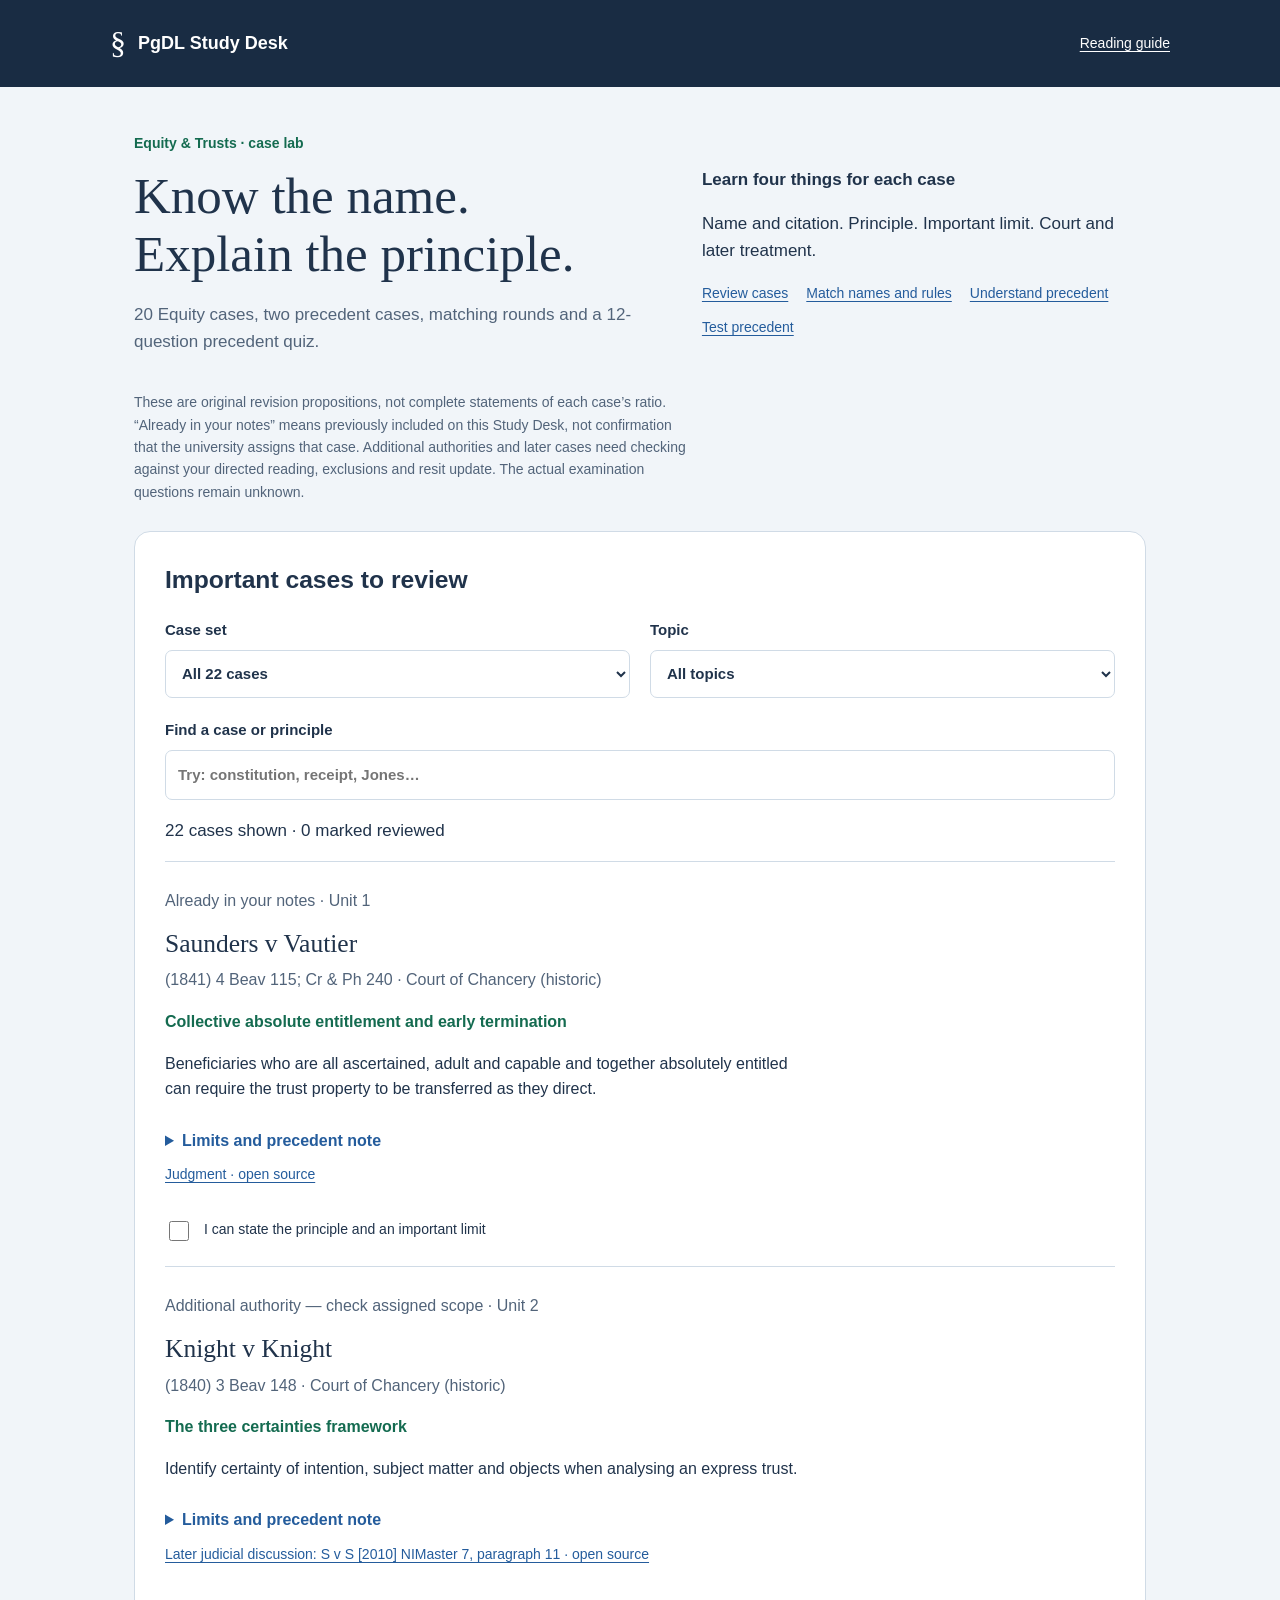
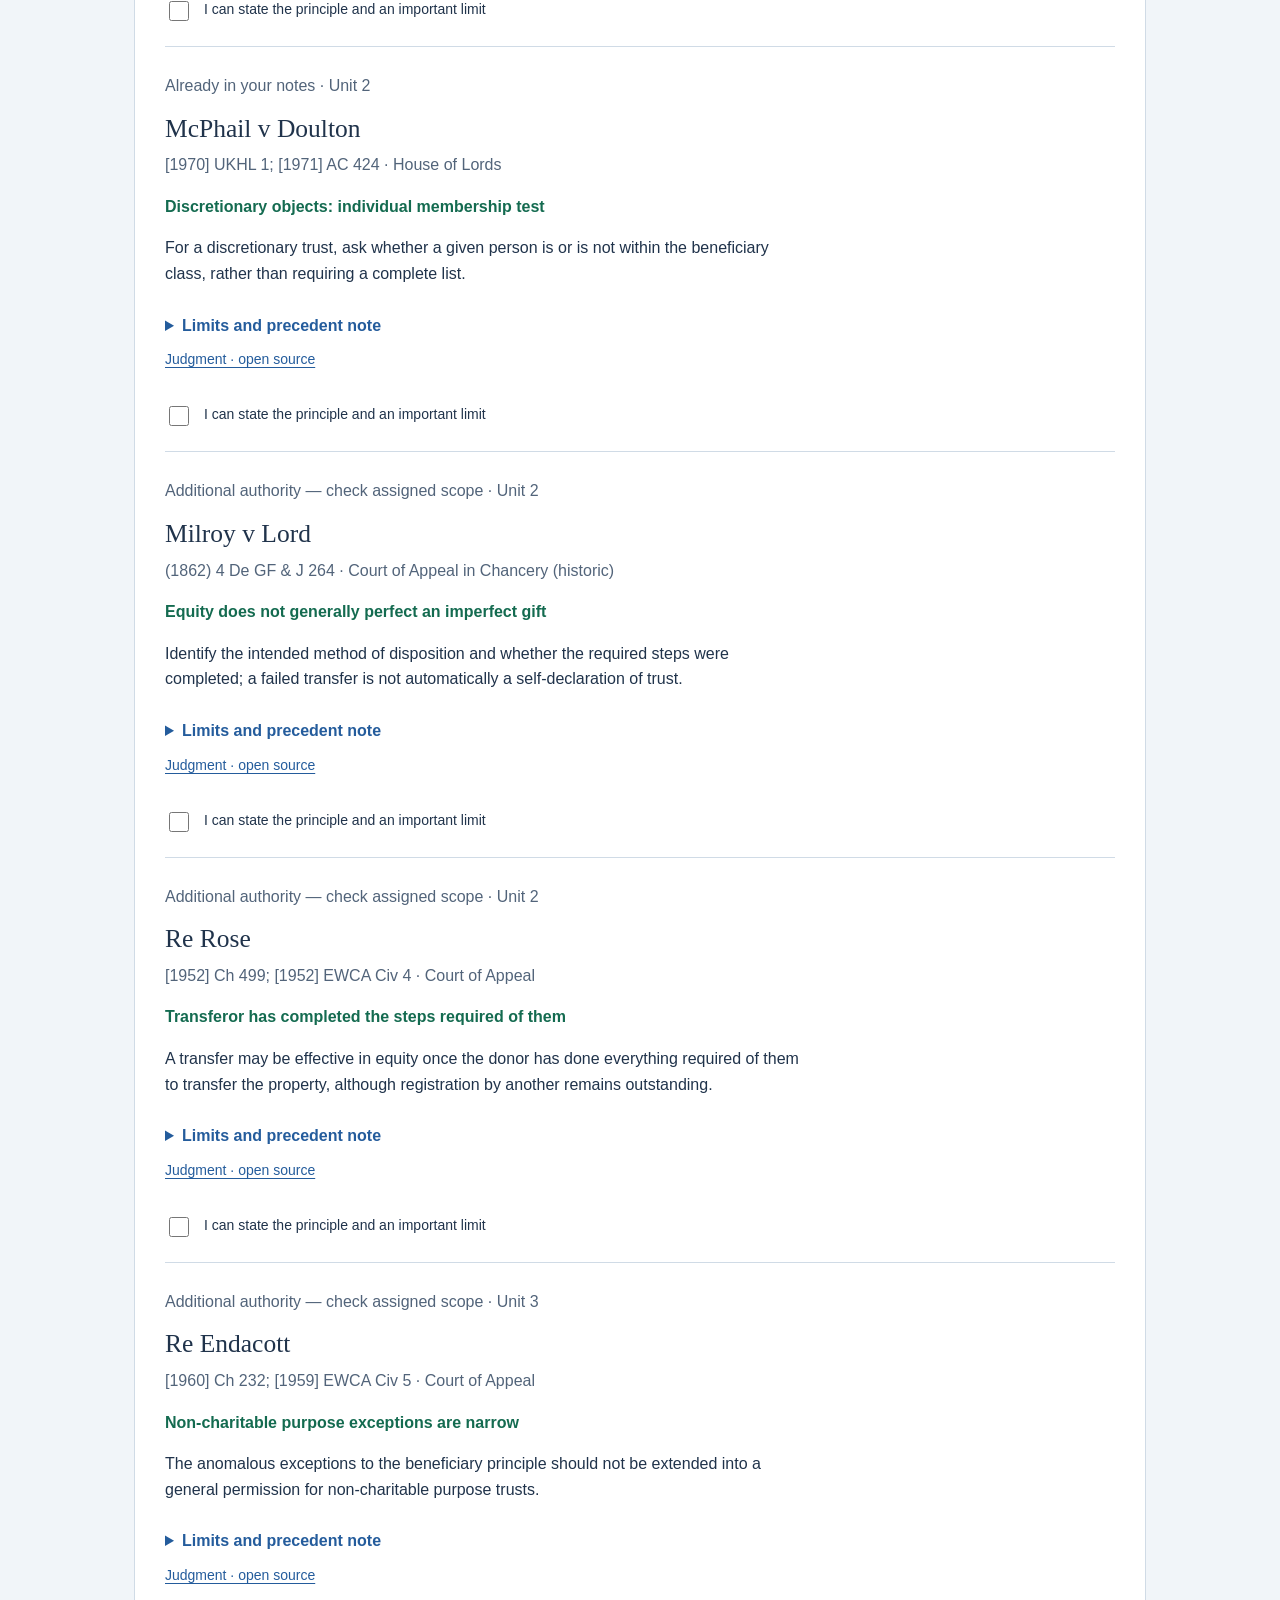
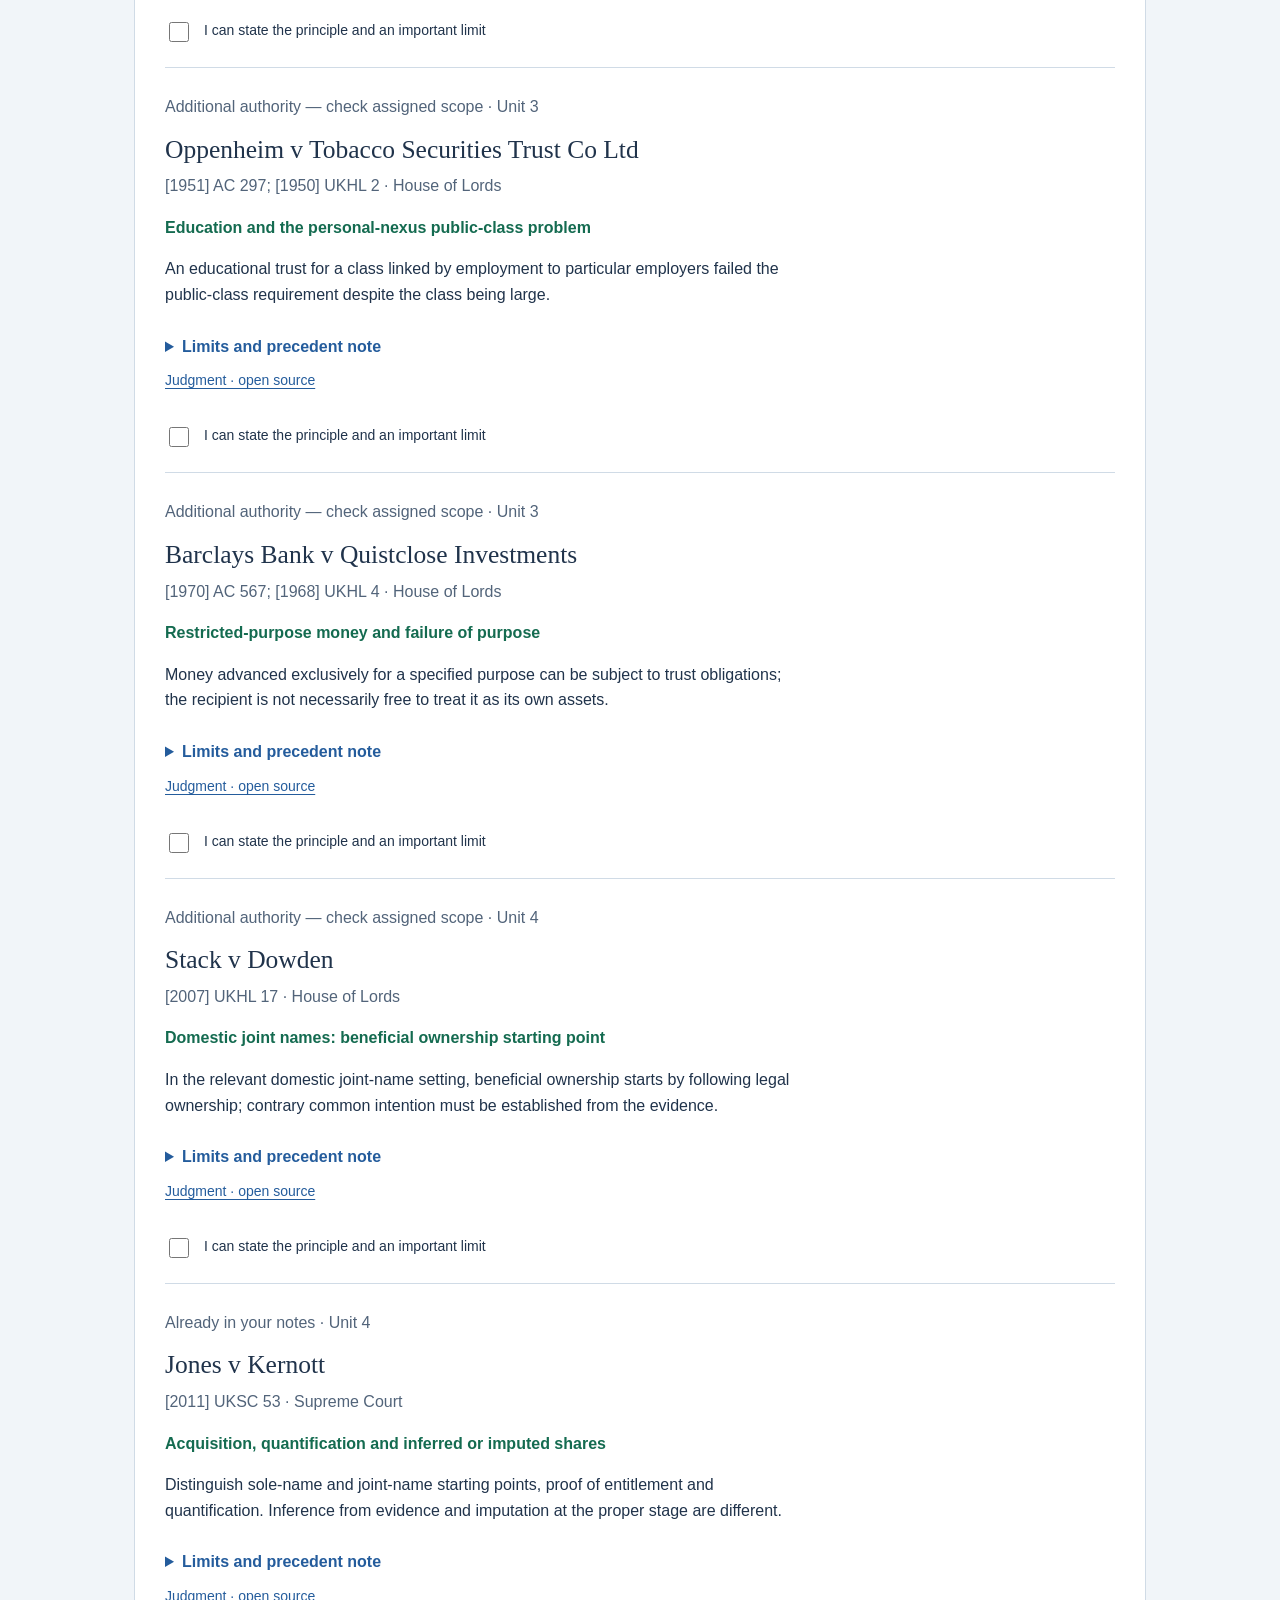
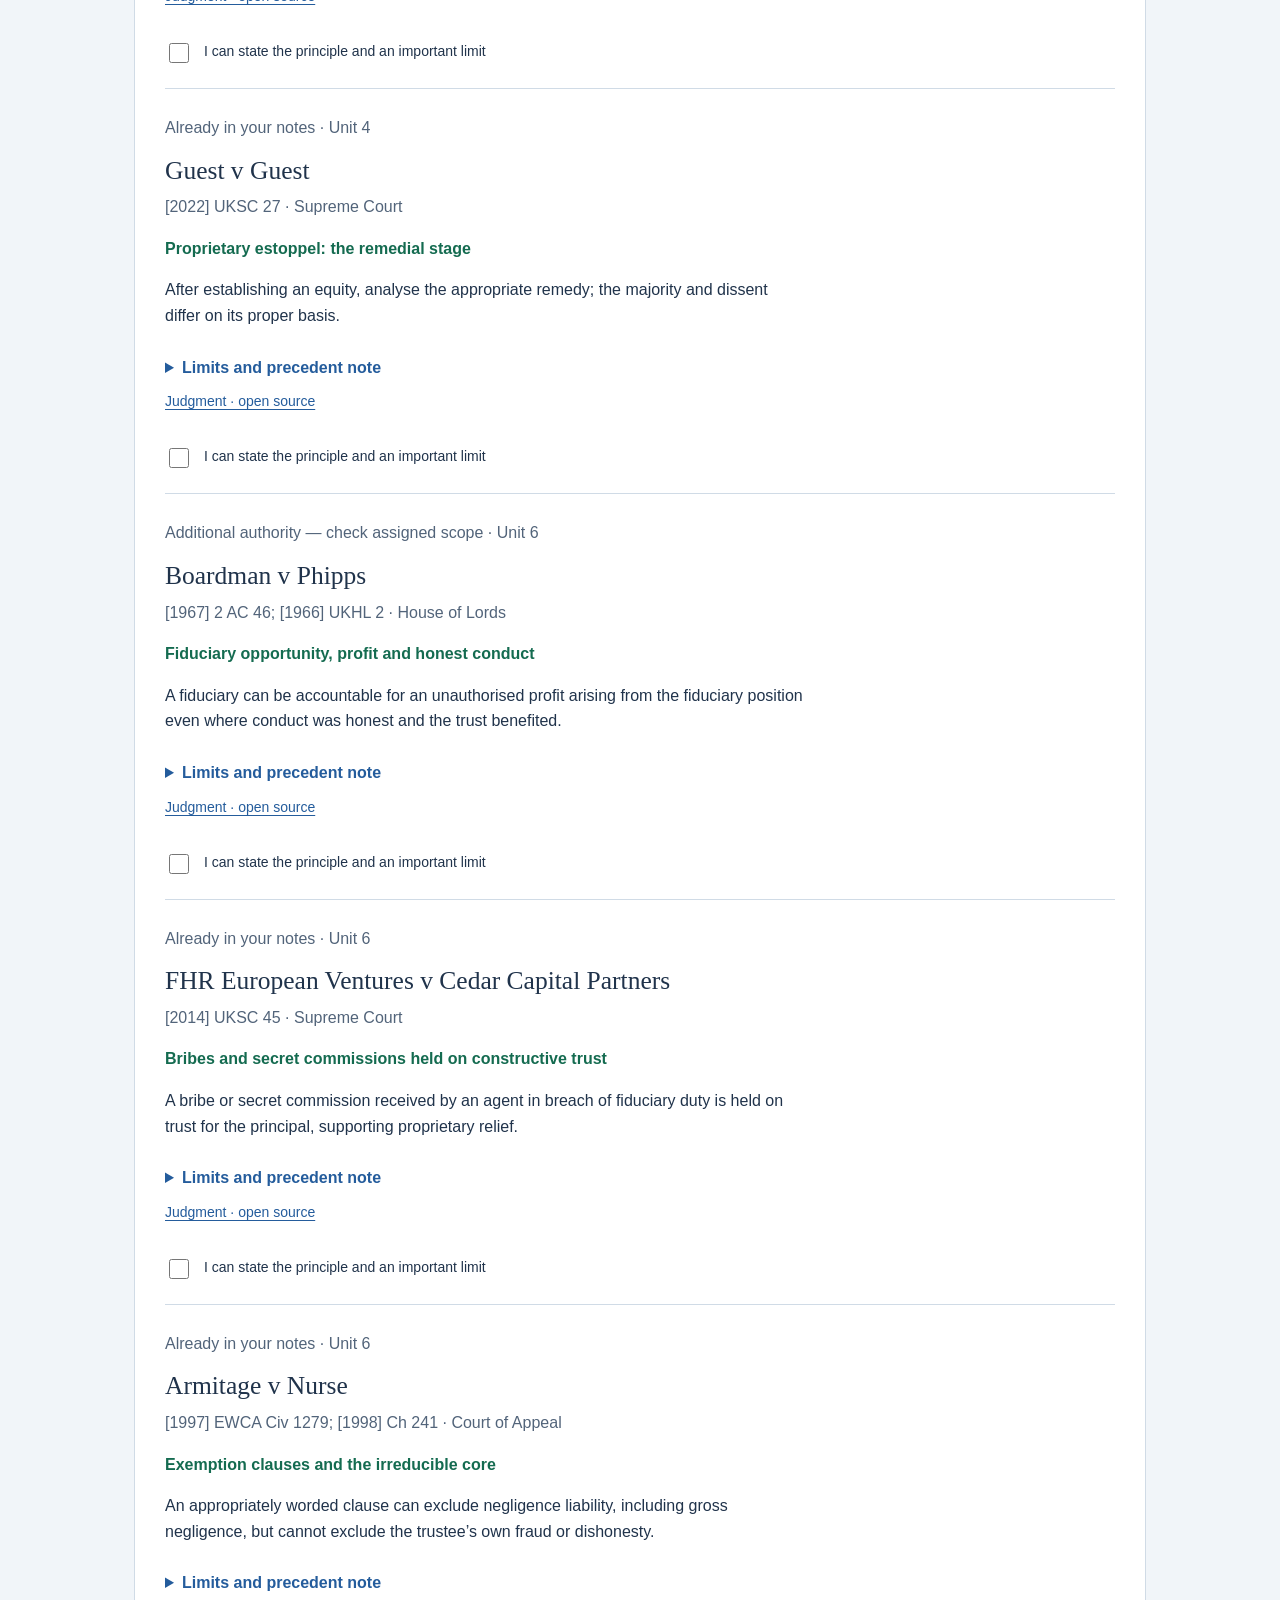
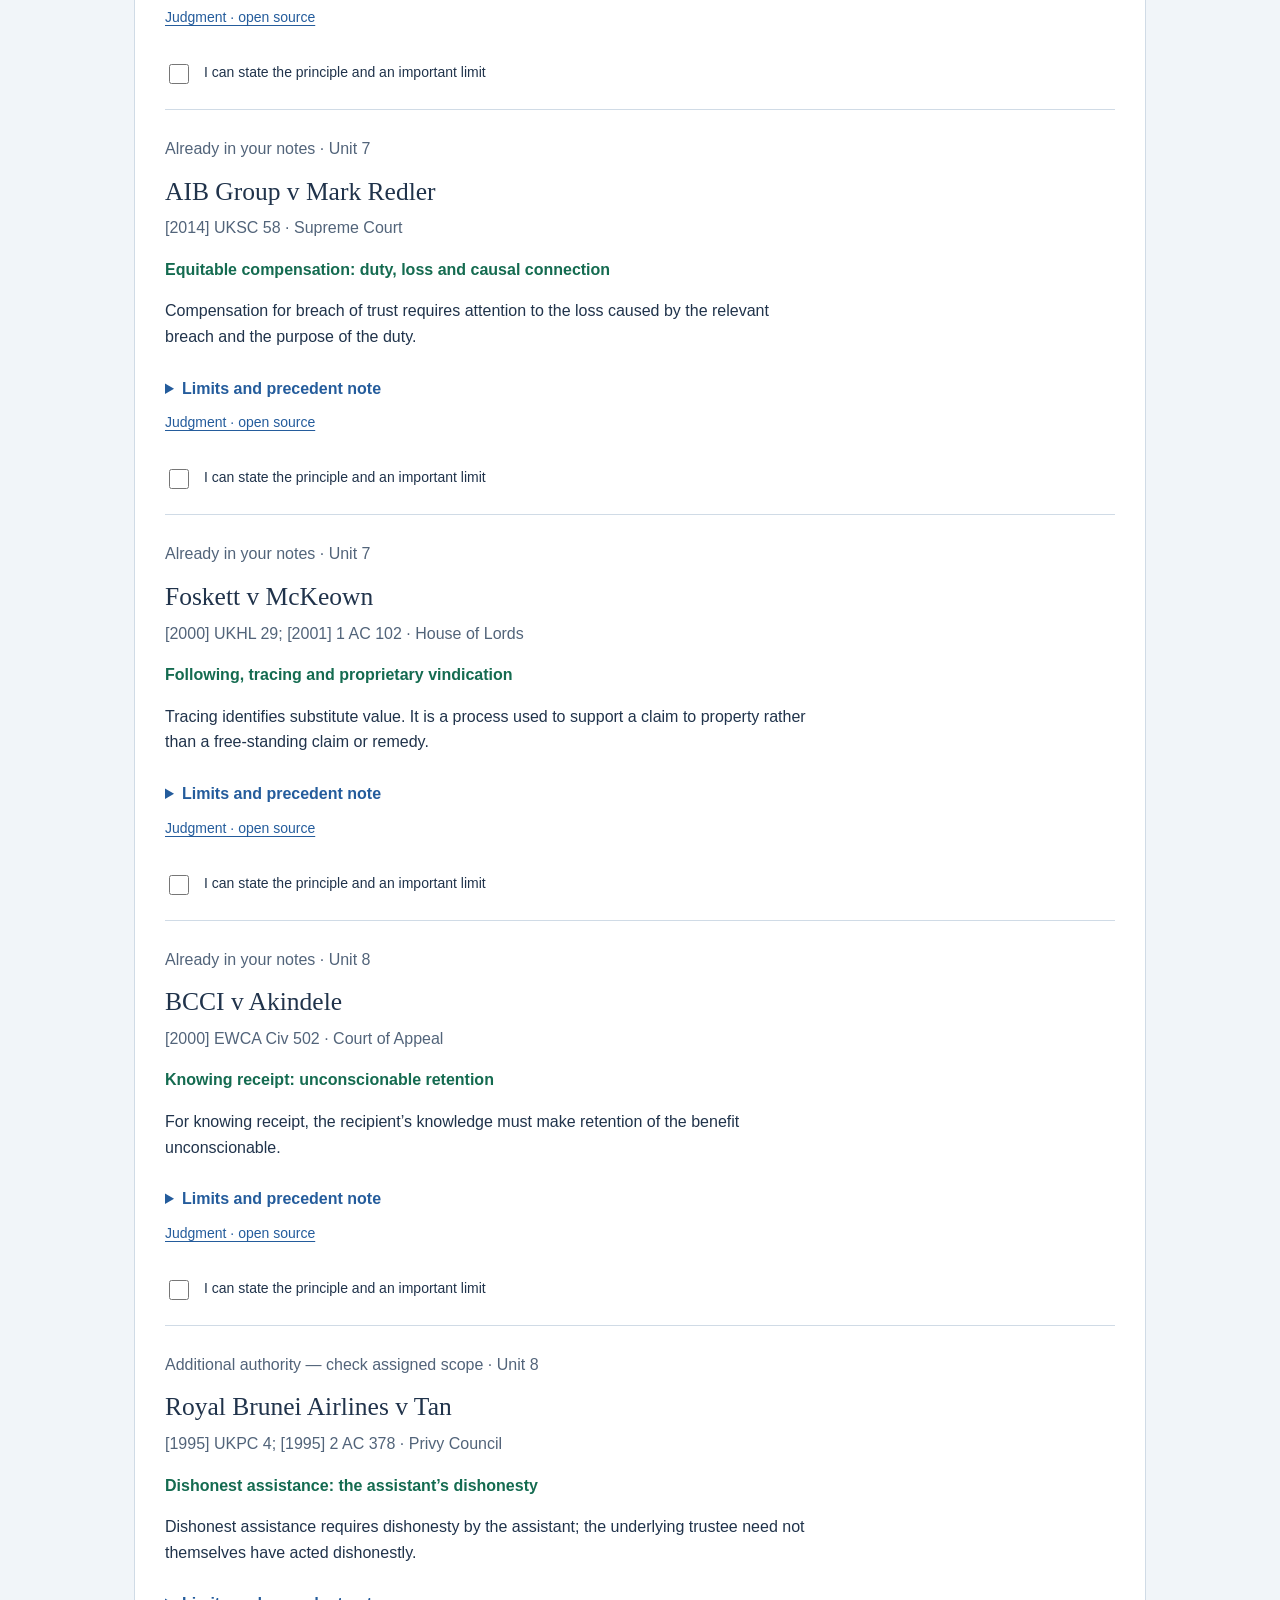
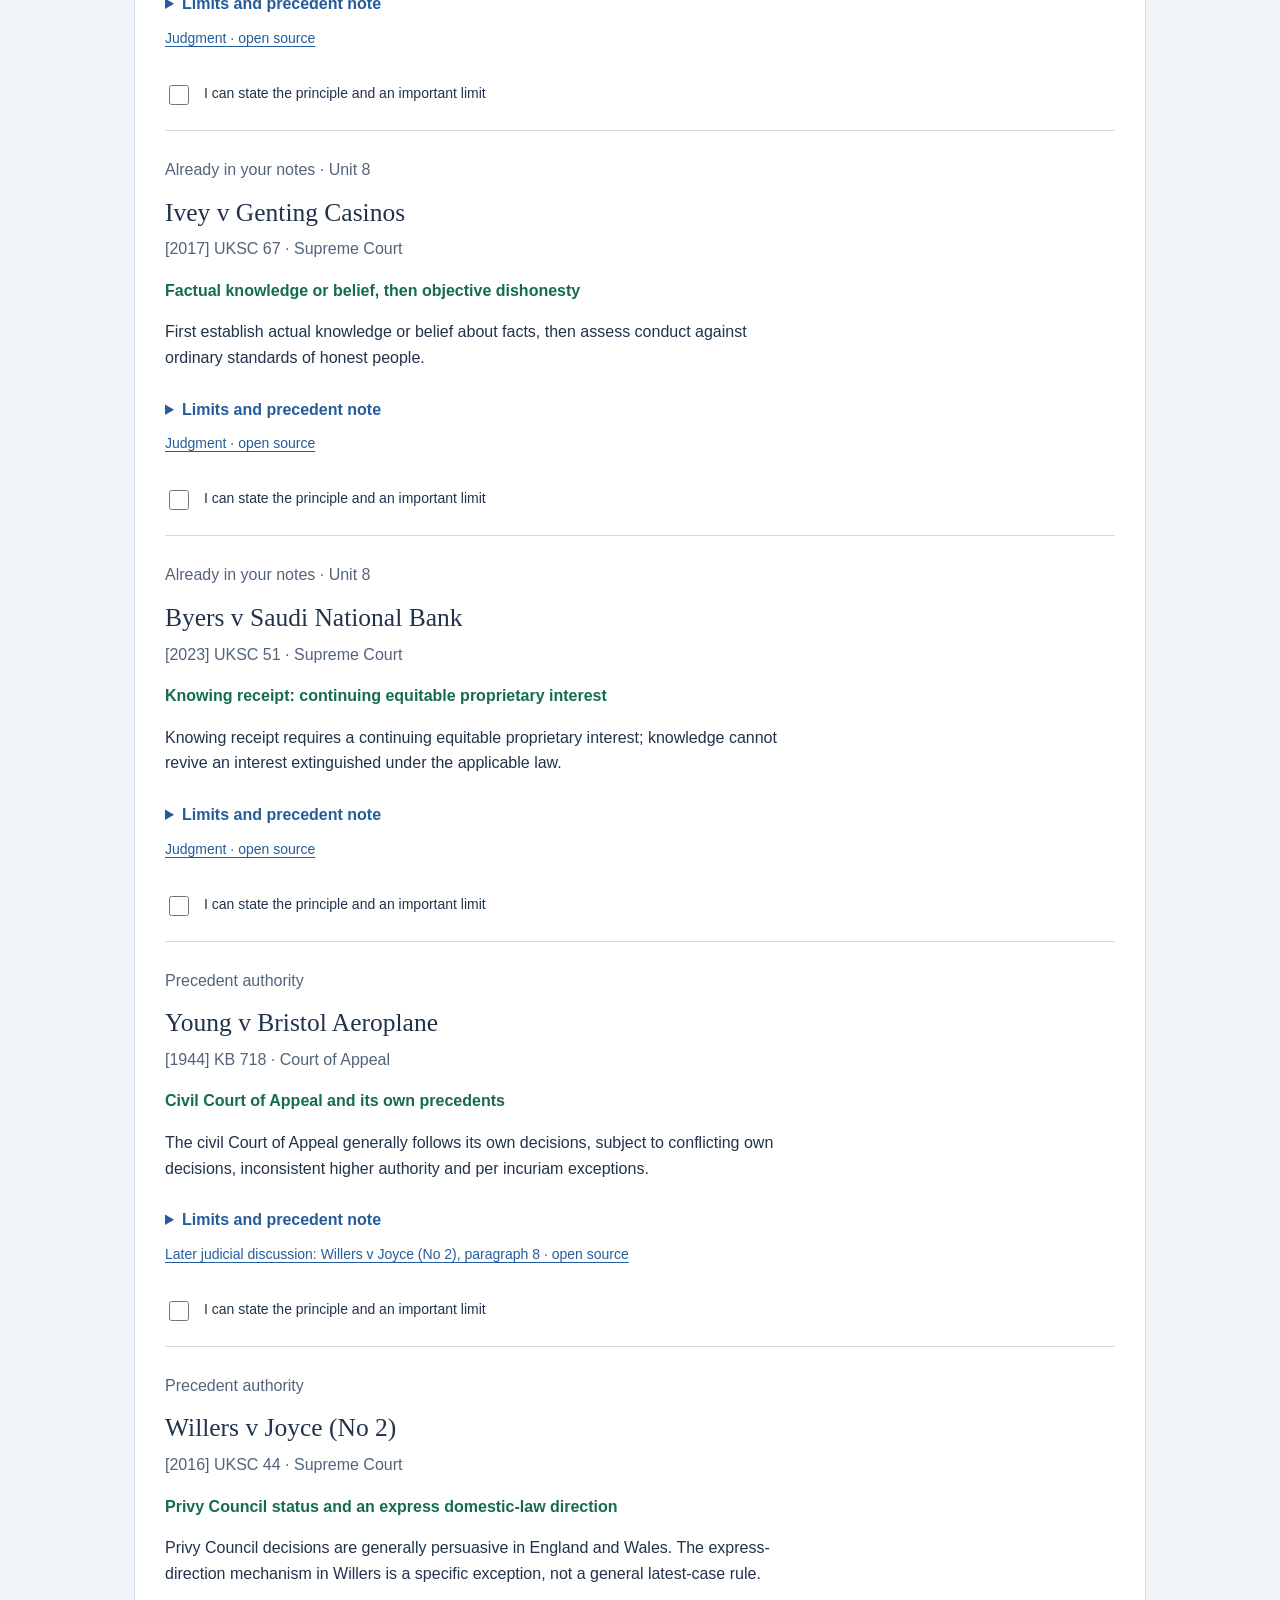
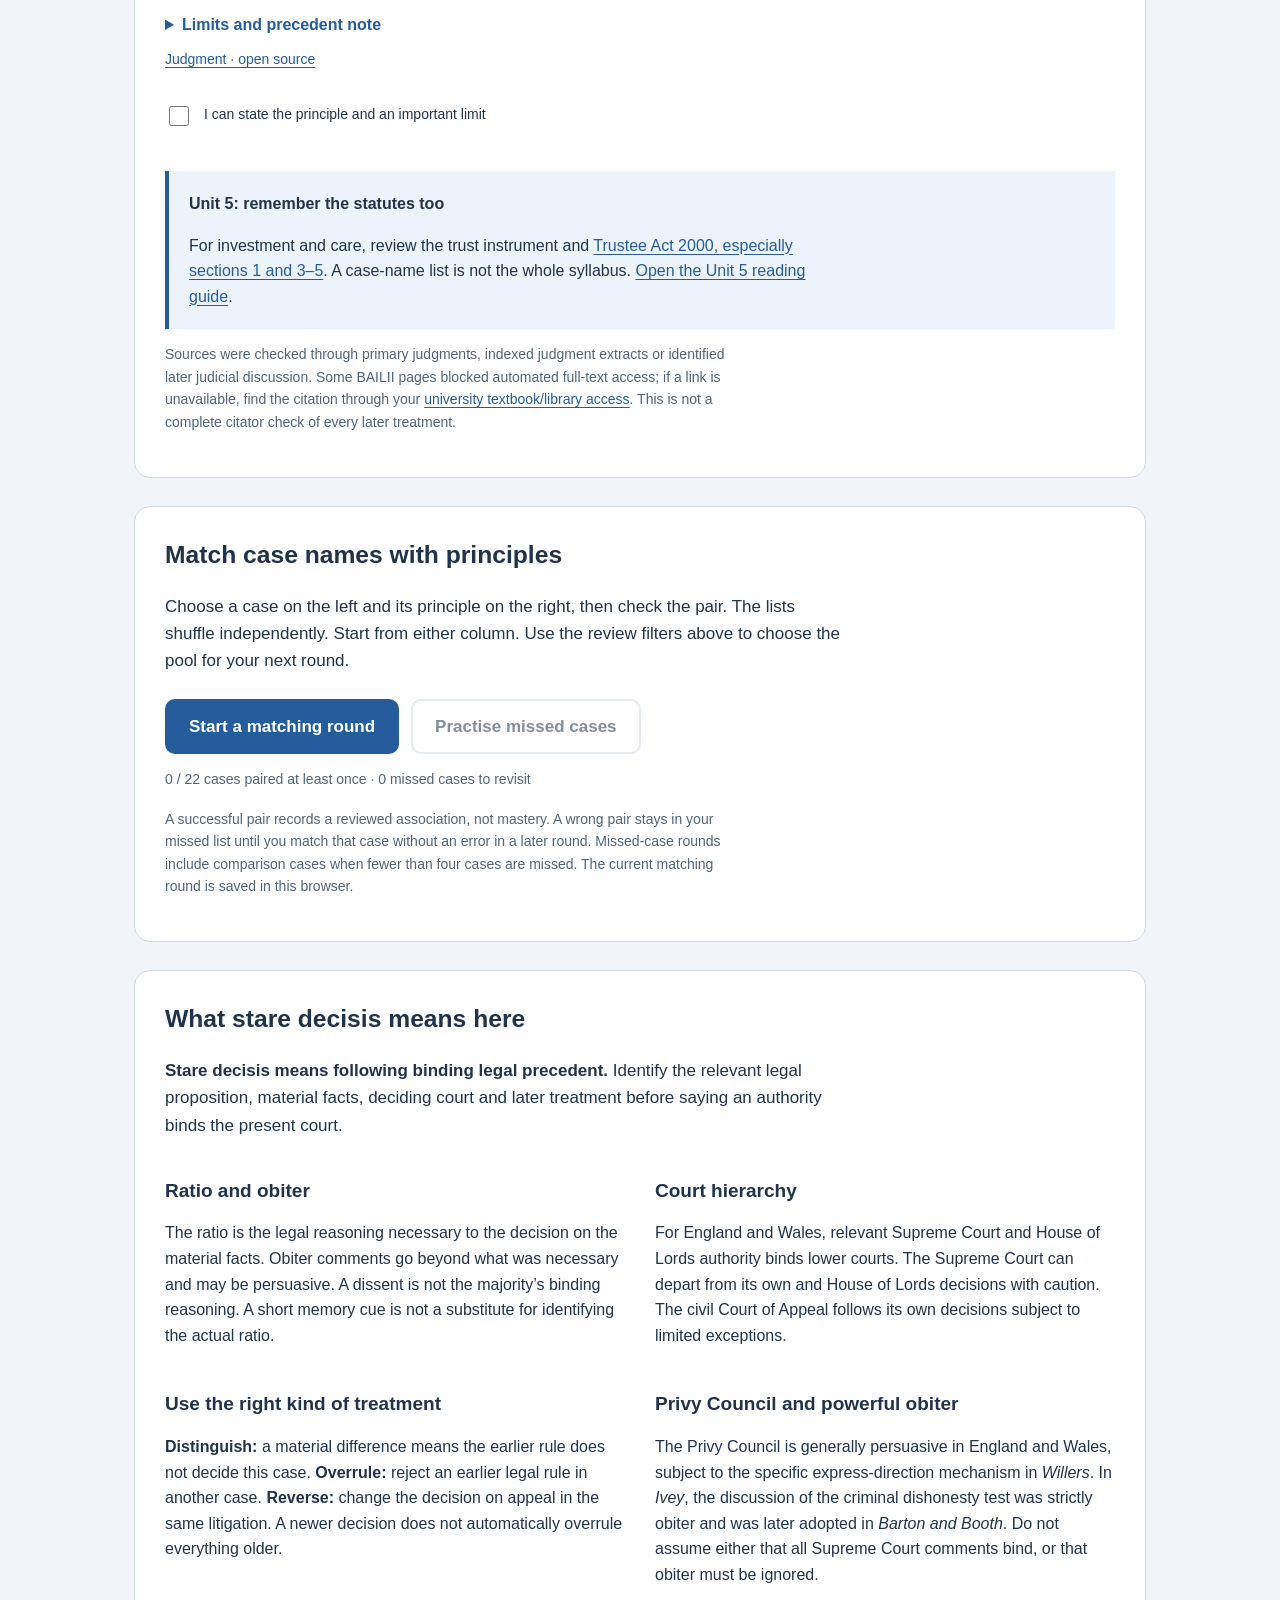
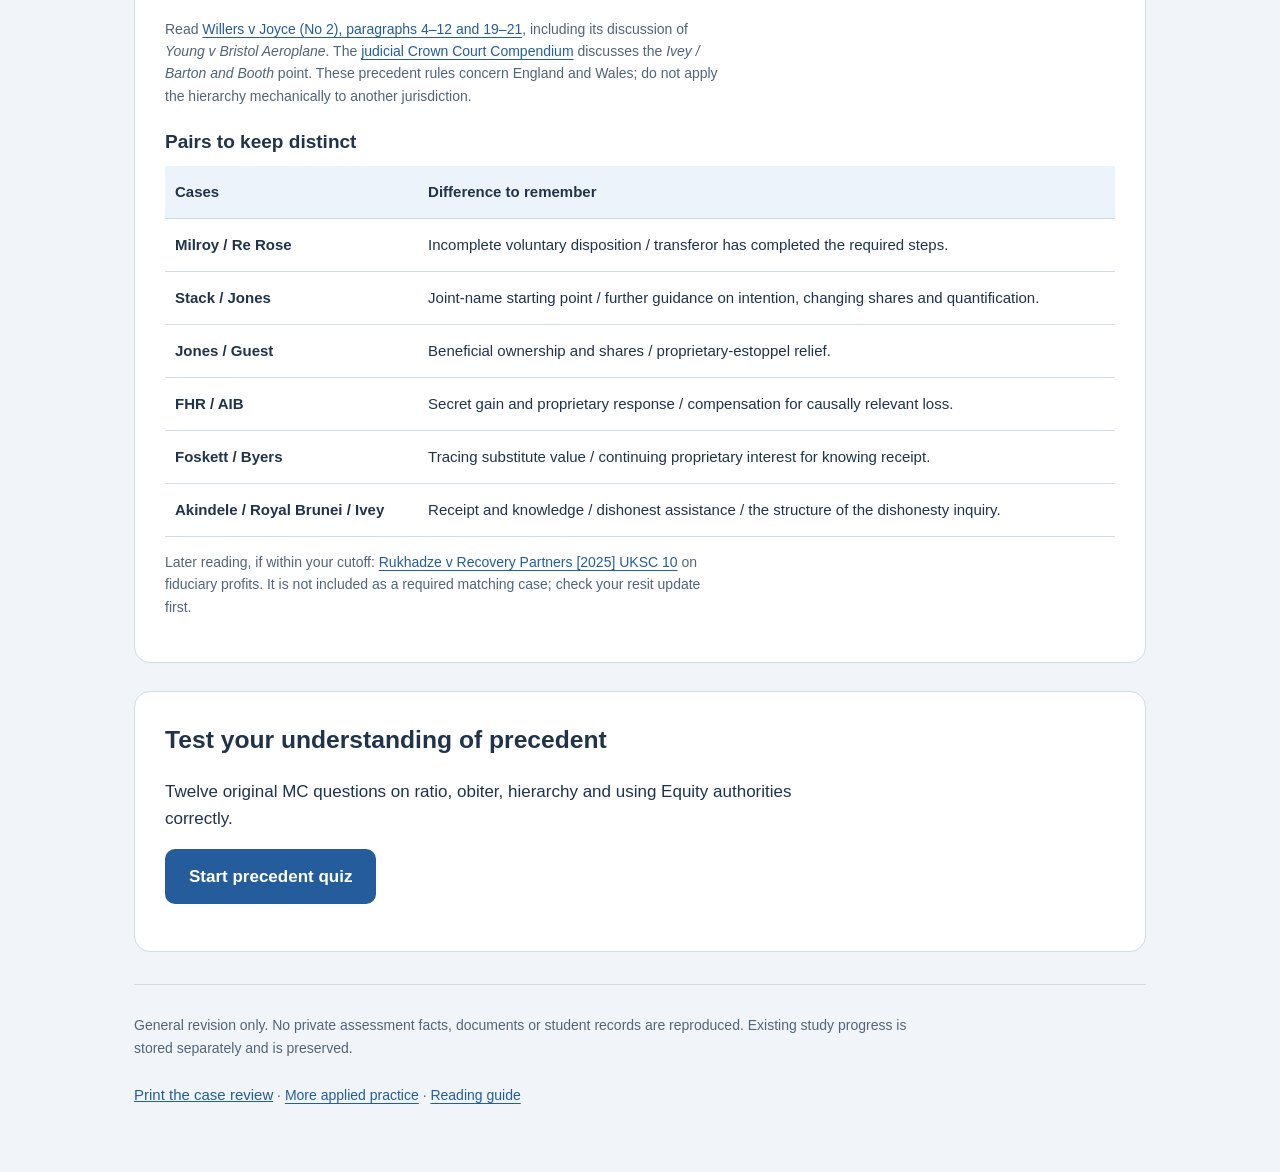
==== case-law.html @ 0d879302 "Add Equity case review, matching practice and precedent quiz" ====
<!doctype html><html lang="en"><head><meta charset="utf-8"><meta name="viewport" content="width=device-width, initial-scale=1"><title>Case law and matching practice · PgDL Study Desk</title><meta name="description" content="Equity case review, case-name and principle matching, and practice on ratio, obiter and binding precedent."><link rel="stylesheet" href="revision.css?v=20261105-1"><link rel="stylesheet" href="case-law.css?v=20261106-1"><script defer src="case-law-data.js?v=20261106-1"></script><script defer src="case-law.js?v=20261106-1"></script></head><body><a class="skip" href="#workspace">Skip to case review</a><header><a href="index.html#notes" class="brand">§ <span>PgDL Study Desk</span></a><a href="exam-prep.html">Reading guide</a></header><main id="workspace"><div class="intro"><div><p class="eyebrow">Equity &amp; Trusts · case lab</p><h1>Know the name.<br>Explain the principle.</h1><p>20 Equity cases, two precedent cases, matching rounds and a 12-question precedent quiz.</p></div><div><p><strong>Learn four things for each case</strong></p><p>Name and citation. Principle. Important limit. Court and later treatment.</p><nav class="jump" aria-label="Case lab sections"><a href="#review">Review cases</a><a href="#matching">Match names and rules</a><a href="#precedent">Understand precedent</a><a href="#precedent-quiz">Test precedent</a></nav></div></div>
<p class="small">These are original revision propositions, not complete statements of each case’s ratio. “Already in your notes” means previously included on this Study Desk, not confirmation that the university assigns that case. Additional authorities and later cases need checking against your directed reading, exclusions and resit update. The actual examination questions remain unknown.</p>
<p id="storage-warning" class="notice" hidden>Browser storage is unavailable. Practice still works, but progress may not survive closing the page.</p>
<section id="review"><h2>Important cases to review</h2><div class="filters"><label>Case set<select id="case-set"><option value="all">All 22 cases</option><option value="desk">Already in your notes</option><option value="additional">Additional foundational authorities</option><option value="precedent">Precedent authorities</option></select></label><label>Topic<select id="case-topic"><option value="all">All topics</option><option value="early">Interests, creation, purposes &amp; implied trusts</option><option value="later">Fiduciaries, remedies &amp; third parties</option><option value="precedent">Precedent</option></select></label><label>Find a case or principle<input id="case-search" type="search" placeholder="Try: constitution, receipt, Jones…"></label></div><p id="case-count" role="status"></p><div id="case-list"></div><aside class="statute-note"><strong>Unit 5: remember the statutes too</strong><p>For investment and care, review the trust instrument and <a href="https://www.legislation.gov.uk/ukpga/2000/29/contents" target="_blank" rel="noopener">Trustee Act 2000, especially sections 1 and 3–5</a>. A case-name list is not the whole syllabus. <a href="exam-prep.html#read-5">Open the Unit 5 reading guide</a>.</p></aside><p class="small">Sources were checked through primary judgments, indexed judgment extracts or identified later judicial discussion. Some BAILII pages blocked automated full-text access; if a link is unavailable, find the citation through your <a href="https://elite.law.ac.uk/ultra/courses/_69916844_1/outline" target="_blank" rel="noopener">university textbook/library access</a>. This is not a complete citator check of every later treatment.</p></section>
<section id="matching"><h2>Match case names with principles</h2><p>Choose a case on the left and its principle on the right, then check the pair. The lists shuffle independently. Start from either column. Use the review filters above to choose the pool for your next round.</p><div class="actions"><button id="new-match">Start a matching round</button><button id="review-missed" class="secondary">Practise missed cases</button></div><p id="matching-stats" class="small"></p><p id="matching-notice" role="status"></p><div id="match-game" hidden><p id="match-progress"></p><div class="match-board"><div><h3>Case name</h3><div id="case-column"></div></div><div><h3>Principle to remember</h3><div id="rule-column"></div></div></div><button id="check-pair" disabled>Check pair</button><div id="pair-feedback" role="status" aria-live="polite"></div></div><p class="small">A successful pair records a reviewed association, not mastery. A wrong pair stays in your missed list until you match that case without an error in a later round. Missed-case rounds include comparison cases when fewer than four cases are missed. The current matching round is saved in this browser.</p></section>
<section id="precedent"><h2>What stare decisis means here</h2><p><strong>Stare decisis means following binding legal precedent.</strong> Identify the relevant legal proposition, material facts, deciding court and later treatment before saying an authority binds the present court.</p><div class="precedent-grid"><article><h3>Ratio and obiter</h3><p>The ratio is the legal reasoning necessary to the decision on the material facts. Obiter comments go beyond what was necessary and may be persuasive. A dissent is not the majority’s binding reasoning. A short memory cue is not a substitute for identifying the actual ratio.</p></article><article><h3>Court hierarchy</h3><p>For England and Wales, relevant Supreme Court and House of Lords authority binds lower courts. The Supreme Court can depart from its own and House of Lords decisions with caution. The civil Court of Appeal follows its own decisions subject to limited exceptions.</p></article><article><h3>Use the right kind of treatment</h3><p><strong>Distinguish:</strong> a material difference means the earlier rule does not decide this case. <strong>Overrule:</strong> reject an earlier legal rule in another case. <strong>Reverse:</strong> change the decision on appeal in the same litigation. A newer decision does not automatically overrule everything older.</p></article><article><h3>Privy Council and powerful obiter</h3><p>The Privy Council is generally persuasive in England and Wales, subject to the specific express-direction mechanism in <em>Willers</em>. In <em>Ivey</em>, the discussion of the criminal dishonesty test was strictly obiter and was later adopted in <em>Barton and Booth</em>. Do not assume either that all Supreme Court comments bind, or that obiter must be ignored.</p></article></div><p class="small">Read <a href="https://supremecourt.uk/uploads/uksc_2015_0154a_judgment_41d44310af.pdf" target="_blank" rel="noopener">Willers v Joyce (No 2), paragraphs 4–12 and 19–21</a>, including its discussion of <em>Young v Bristol Aeroplane</em>. The <a href="https://www.judiciary.uk/wp-content/uploads/2024/09/Crown-Court-Compendium-Part-I-July-2024.pdf" target="_blank" rel="noopener">judicial Crown Court Compendium</a> discusses the <em>Ivey / Barton and Booth</em> point. These precedent rules concern England and Wales; do not apply the hierarchy mechanically to another jurisdiction.</p><h3>Pairs to keep distinct</h3><div class="table-wrap"><table><thead><tr><th>Cases</th><th>Difference to remember</th></tr></thead><tbody><tr><td>Milroy / Re Rose</td><td>Incomplete voluntary disposition / transferor has completed the required steps.</td></tr><tr><td>Stack / Jones</td><td>Joint-name starting point / further guidance on intention, changing shares and quantification.</td></tr><tr><td>Jones / Guest</td><td>Beneficial ownership and shares / proprietary-estoppel relief.</td></tr><tr><td>FHR / AIB</td><td>Secret gain and proprietary response / compensation for causally relevant loss.</td></tr><tr><td>Foskett / Byers</td><td>Tracing substitute value / continuing proprietary interest for knowing receipt.</td></tr><tr><td>Akindele / Royal Brunei / Ivey</td><td>Receipt and knowledge / dishonest assistance / the structure of the dishonesty inquiry.</td></tr></tbody></table></div><p class="small">Later reading, if within your cutoff: <a href="https://www.supremecourt.uk/cases/uksc-2023-0062" target="_blank" rel="noopener">Rukhadze v Recovery Partners [2025] UKSC 10</a> on fiduciary profits. It is not included as a required matching case; check your resit update first.</p></section>
<section id="precedent-quiz"><h2>Test your understanding of precedent</h2><p>Twelve original MC questions on ratio, obiter, hierarchy and using Equity authorities correctly.</p><button id="start-precedent">Start precedent quiz</button><div id="pq" hidden><p id="pq-count"></p><h3 id="pq-question" tabindex="-1"></h3><div id="pq-options" class="options"></div><button id="pq-check" disabled>Check answer</button><div id="pq-feedback" role="status"></div><button id="pq-next" hidden>Next question</button></div><p id="pq-result" role="status"></p></section><footer><p>General revision only. No private assessment facts, documents or student records are reproduced. Existing study progress is stored separately and is preserved.</p><button id="print-cases" class="text-button">Print the case review</button> · <a href="revision.html?level=advanced">More applied practice</a> · <a href="exam-prep.html">Reading guide</a></footer></main></body></html>
---- revision.css ----
:root{--navy:#192c43;--ink:#20334b;--muted:#52647a;--paper:#f1f5f9;--white:#fff;--line:#d0dbe6;--blue:#245c9c;--green:#146b50;--lightgreen:#e6f4ed;--amber:#8a4316;--lightamber:#fff3e8;font-family:'Avenir Next','Segoe UI',sans-serif;color:var(--ink);background:var(--paper);font-size:17px;line-height:1.6}*{box-sizing:border-box}body{margin:0}a{color:var(--blue);text-underline-offset:3px}button,input,select{font:inherit}button,a,select{-webkit-tap-highlight-color:transparent}button{cursor:pointer;background:var(--blue);color:white;border:2px solid var(--blue);border-radius:10px;padding:12px 22px;font-weight:650;min-height:48px}button:disabled{cursor:default;opacity:.55}button:not(:disabled):hover{filter:brightness(.94)}:focus-visible{outline:3px solid #e49c25;outline-offset:4px}.secondary{background:white;color:var(--ink);border-color:var(--line)}.text-button{background:none;border:0;color:var(--blue);font-weight:500;padding:6px 0;text-decoration:underline;min-height:44px;font-size:15px}.skip{position:absolute;top:-100px;background:white;padding:12px}.skip:focus{top:0;z-index:5}header{background:var(--navy);padding:18px max(24px,calc((100vw - 1060px)/2));display:flex;align-items:center;justify-content:space-between;gap:20px}header a{color:white;font-size:14px}.brand{display:flex;align-items:center;gap:12px;text-decoration:none;font-family:Georgia,serif;font-size:32px}.brand span{font:600 18px 'Avenir Next','Segoe UI',sans-serif}main{max-width:1060px;margin:auto;padding:40px 24px}.intro{display:grid;grid-template-columns:1.2fr 1fr;align-items:center;gap:35px;margin:5px 0 36px}.eyebrow{font-size:14px;font-weight:650;color:var(--green);margin:0 0 12px}h1{font-family:Georgia,serif;font-size:clamp(2.1rem,4vw,3rem);font-weight:500;line-height:1.14;margin:0 0 18px}h2{font-size:1.45rem;line-height:1.45;margin:0 0 20px}p{max-width:72ch}.intro p:last-child{color:var(--muted);margin-bottom:0}.stats{display:flex;justify-content:space-between;border-top:3px solid var(--navy);padding-top:22px;gap:15px}.stats div{display:flex;flex-direction:column}.stats strong{font-size:1.5rem;font-weight:650}.stats span{font-size:12px;color:var(--muted)}section{background:white;border:1px solid var(--line);border-radius:16px;padding:30px}section[hidden],[hidden]{display:none!important}.setup-grid{display:grid;grid-template-columns:1fr 1fr;gap:24px}label{font-size:15px;font-weight:600}select{display:block;width:100%;margin-top:8px;border:1px solid var(--line);border-radius:7px;padding:12px;background:var(--white);color:var(--ink);min-height:48px}.actions{display:flex;gap:12px;flex-wrap:wrap;margin:25px 0 12px}.small,footer{font-size:14px;color:var(--muted)}.unit-path{margin:26px 0;border-top:1px solid var(--line)}.unit-step{display:grid;grid-template-columns:36px 1fr auto;gap:12px;padding:16px 0;border-bottom:1px solid var(--line);align-items:center}.unit-step .number{width:32px;height:32px;border-radius:50%;display:grid;place-items:center;background:#e9eff7;color:var(--blue);font-weight:650}.unit-step button{background:none;border:0;color:var(--ink);text-align:left;padding:3px 0;font-size:16px;font-weight:500}.unit-step span:last-child{font-size:13px;color:var(--muted)}.round-top{display:flex;align-items:center;justify-content:space-between;gap:12px;font-size:14px;color:var(--muted);flex-wrap:wrap}progress{display:block;width:100%;height:14px;border:0;border-radius:12px;background:#e1e9f0;accent-color:var(--green);margin:15px 0 32px}progress::-webkit-progress-bar{background:#e1e9f0;border-radius:12px}progress::-webkit-progress-value{background:var(--green);border-radius:12px}.question-box{max-width:760px;margin:0 auto}.question-box h2{font-size:1.5rem}.options{display:grid;grid-template-columns:1fr;gap:12px;margin:22px 0}.option{display:flex;align-items:center;gap:14px;background:white;color:var(--ink);border:2px solid var(--line);text-align:left;font-weight:500;padding:16px;line-height:1.5}.option[aria-pressed=true]{background:#ebf2fc;border-color:var(--blue)}.option.correct{border-color:var(--green);background:var(--lightgreen)}.option.incorrect{border-color:var(--amber);background:var(--lightamber)}.option:disabled{opacity:1}.option .letter{font-size:13px;border:1px solid currentColor;border-radius:5px;width:27px;height:27px;flex:none;display:grid;place-items:center}.options.wordbank{grid-template-columns:repeat(2,minmax(0,1fr))}.blank{display:inline-block;color:var(--blue);border-bottom:3px solid var(--blue);padding:0 6px;min-width:100px}.feedback{padding:20px;margin:22px 0;border-radius:10px;font-size:16px;border-left:5px solid var(--green);background:var(--lightgreen)}.feedback.wrong{background:var(--lightamber);border-color:var(--amber)}.feedback strong{display:block;font-size:18px}.feedback p{margin:10px 0}.feedback a{display:inline-block;margin-right:18px;font-size:14px;min-height:36px}.notice{background:var(--lightamber);padding:14px;border-left:4px solid var(--amber)}#round-review details{border-top:1px solid var(--line);padding:16px 0}summary{cursor:pointer;font-size:16px}#round-review p{font-size:15px}#result-title{font-size:2rem}footer{margin:32px 0 0;padding:15px 0;border-top:1px solid var(--line)}footer p{max-width:100ch}@media(max-width:650px){main{padding:26px 16px}.intro{grid-template-columns:1fr;gap:24px}.stats{padding-top:14px}.stats span{font-size:11px}section{padding:23px 18px}.setup-grid{grid-template-columns:1fr;gap:16px}.options.wordbank{grid-template-columns:1fr}.unit-step{grid-template-columns:32px 1fr auto;gap:9px}.unit-step button{font-size:14px}.brand span{font-size:15px}header{padding:14px 16px}.question-box h2{font-size:1.25rem}.option{font-size:15px;padding:13px}.actions>*{width:100%}.round-top{gap:8px}.round-top .text-button{font-size:13px}}@media(prefers-reduced-motion:no-preference){.option{transition:border-color .15s,background .15s}}@media print{header,button,.actions{display:none}body{background:white}main{padding:0}section{border:0;padding:0}.intro{display:block}.stats{display:none}}
---- case-law.css ----
section{margin:28px 0}h3{font-size:1.12rem;margin:22px 0 10px;line-height:1.4}.jump{display:flex;flex-wrap:wrap;gap:12px 18px}.jump a{font-size:14px}.filters{display:grid;grid-template-columns:1fr 1fr;gap:20px}.filters label:last-child{grid-column:1/-1}.filters input{display:block;width:100%;padding:12px;border:1px solid var(--line);border-radius:7px;margin-top:8px;background:white;color:var(--ink)}.case-card{border-top:1px solid var(--line);padding:22px 0}.case-card h3{font:500 1.5rem/1.4 Georgia,serif;margin:6px 0}.case-meta{font-size:13px;color:var(--muted);margin:4px 0 12px}.case-card .cue{font-weight:650;color:var(--green)}.case-card p{font-size:16px}.case-card summary{min-height:44px;padding:10px 0;color:var(--blue);font-weight:600}.case-card .source{font-size:14px;display:block;min-height:40px}.review-check{display:flex;gap:12px;align-items:flex-start;font-size:14px;font-weight:500;margin-top:15px}.review-check input{width:20px;height:20px;accent-color:var(--green);flex:none}.statute-note{background:#edf3fb;border-left:4px solid var(--blue);padding:20px;margin-top:20px;font-size:16px}.statute-note p{margin-bottom:0}.match-board{display:grid;grid-template-columns:1fr 1fr;gap:24px;margin:16px 0 24px}.match-option{display:block;width:100%;text-align:left;background:white;color:var(--ink);border:2px solid var(--line);margin:12px 0;padding:14px;font-size:15px;line-height:1.45;min-height:90px;font-weight:550}.match-option[aria-pressed=true]{background:#ebf2fc;border-color:var(--blue)}.match-option.paired{background:var(--lightgreen);border-color:var(--green);opacity:1;color:var(--green)}.match-option .citation{font-size:12px;color:var(--muted);display:block;margin-top:5px}.precedent-grid{display:grid;grid-template-columns:1fr 1fr;gap:5px 30px}.precedent-grid p{font-size:16px}.table-wrap{overflow-x:auto}table{width:100%;border-collapse:collapse;text-align:left;font-size:15px}th,td{border-bottom:1px solid var(--line);padding:14px 10px;vertical-align:top}th{background:#edf3fb}td:first-child{min-width:170px;font-weight:600}#pair-feedback:empty,#pq-feedback:empty{display:none}#pq-question{font-size:1.25rem}.case-card:target{scroll-margin-top:20px}@media(max-width:650px){.filters,.precedent-grid{grid-template-columns:1fr}.filters label:last-child{grid-column:auto}.match-board{gap:12px}.match-option{padding:10px;font-size:13px;min-height:130px}.match-board h3{font-size:14px}.match-option .citation{font-size:11px}.case-card h3{font-size:1.3rem}}@media print{#matching,#precedent-quiz,.filters,.jump,.review-check{display:none!important}section{display:block!important;border:0;border-radius:0;padding:10px 0}.case-card{break-inside:avoid}.case-card details>*{display:block!important}.case-card details:not([open])>*{display:block!important}#case-list .case-card[hidden]{display:block!important}.precedent-grid{display:block}.case-card .source:after{content:' (' attr(href) ')';overflow-wrap:anywhere;font-size:9px}}
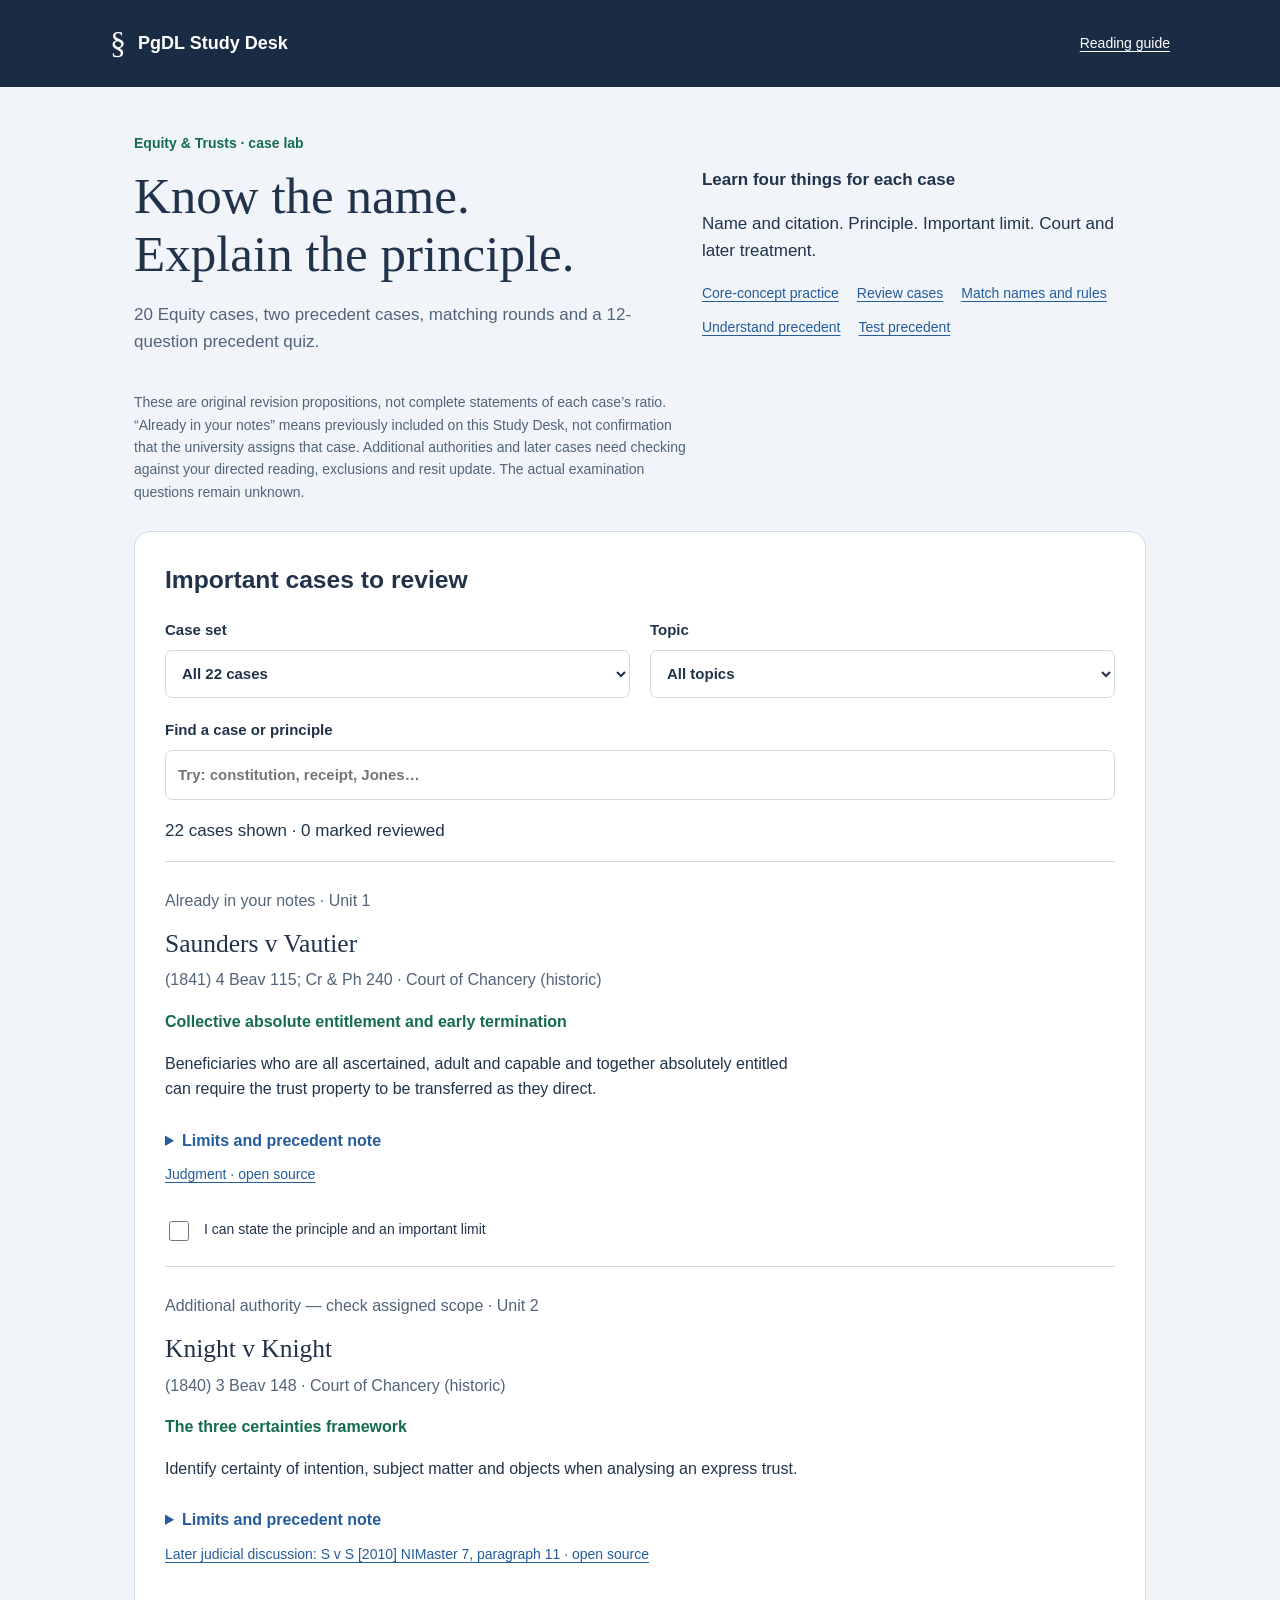
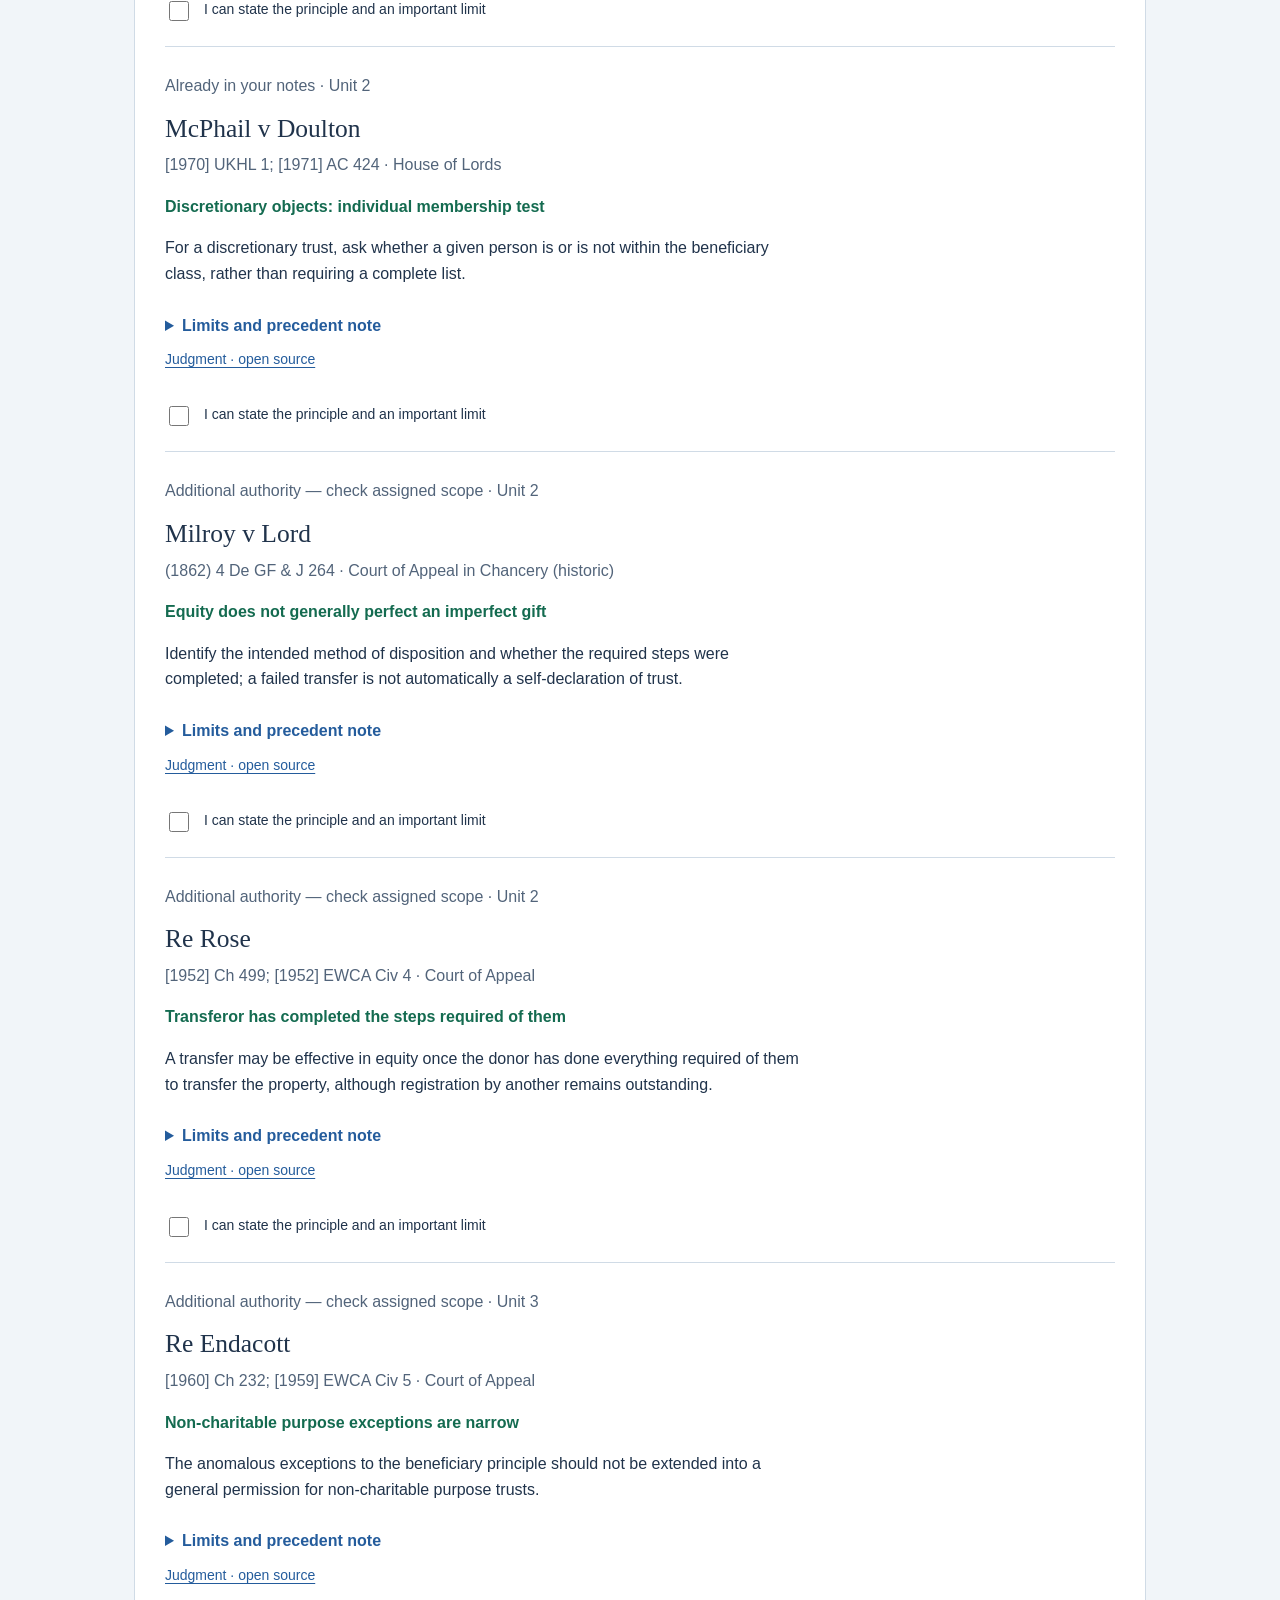
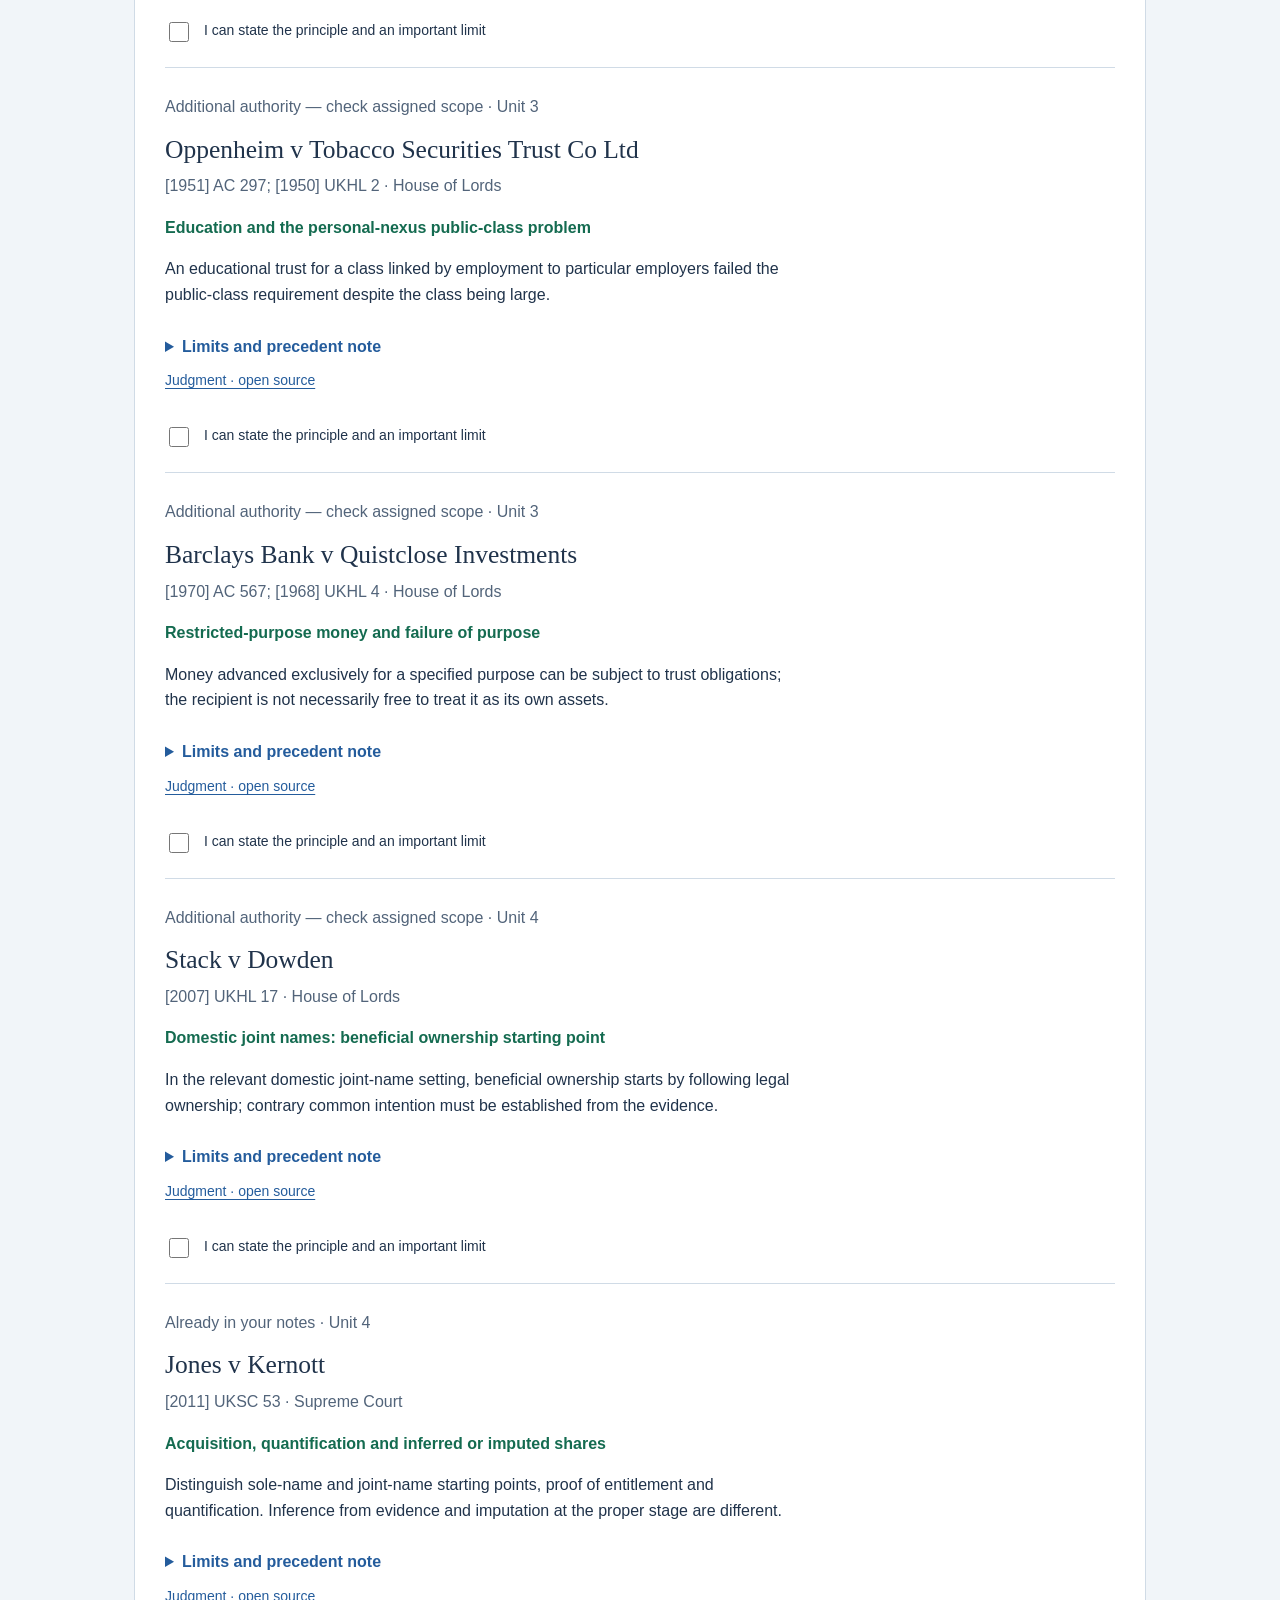
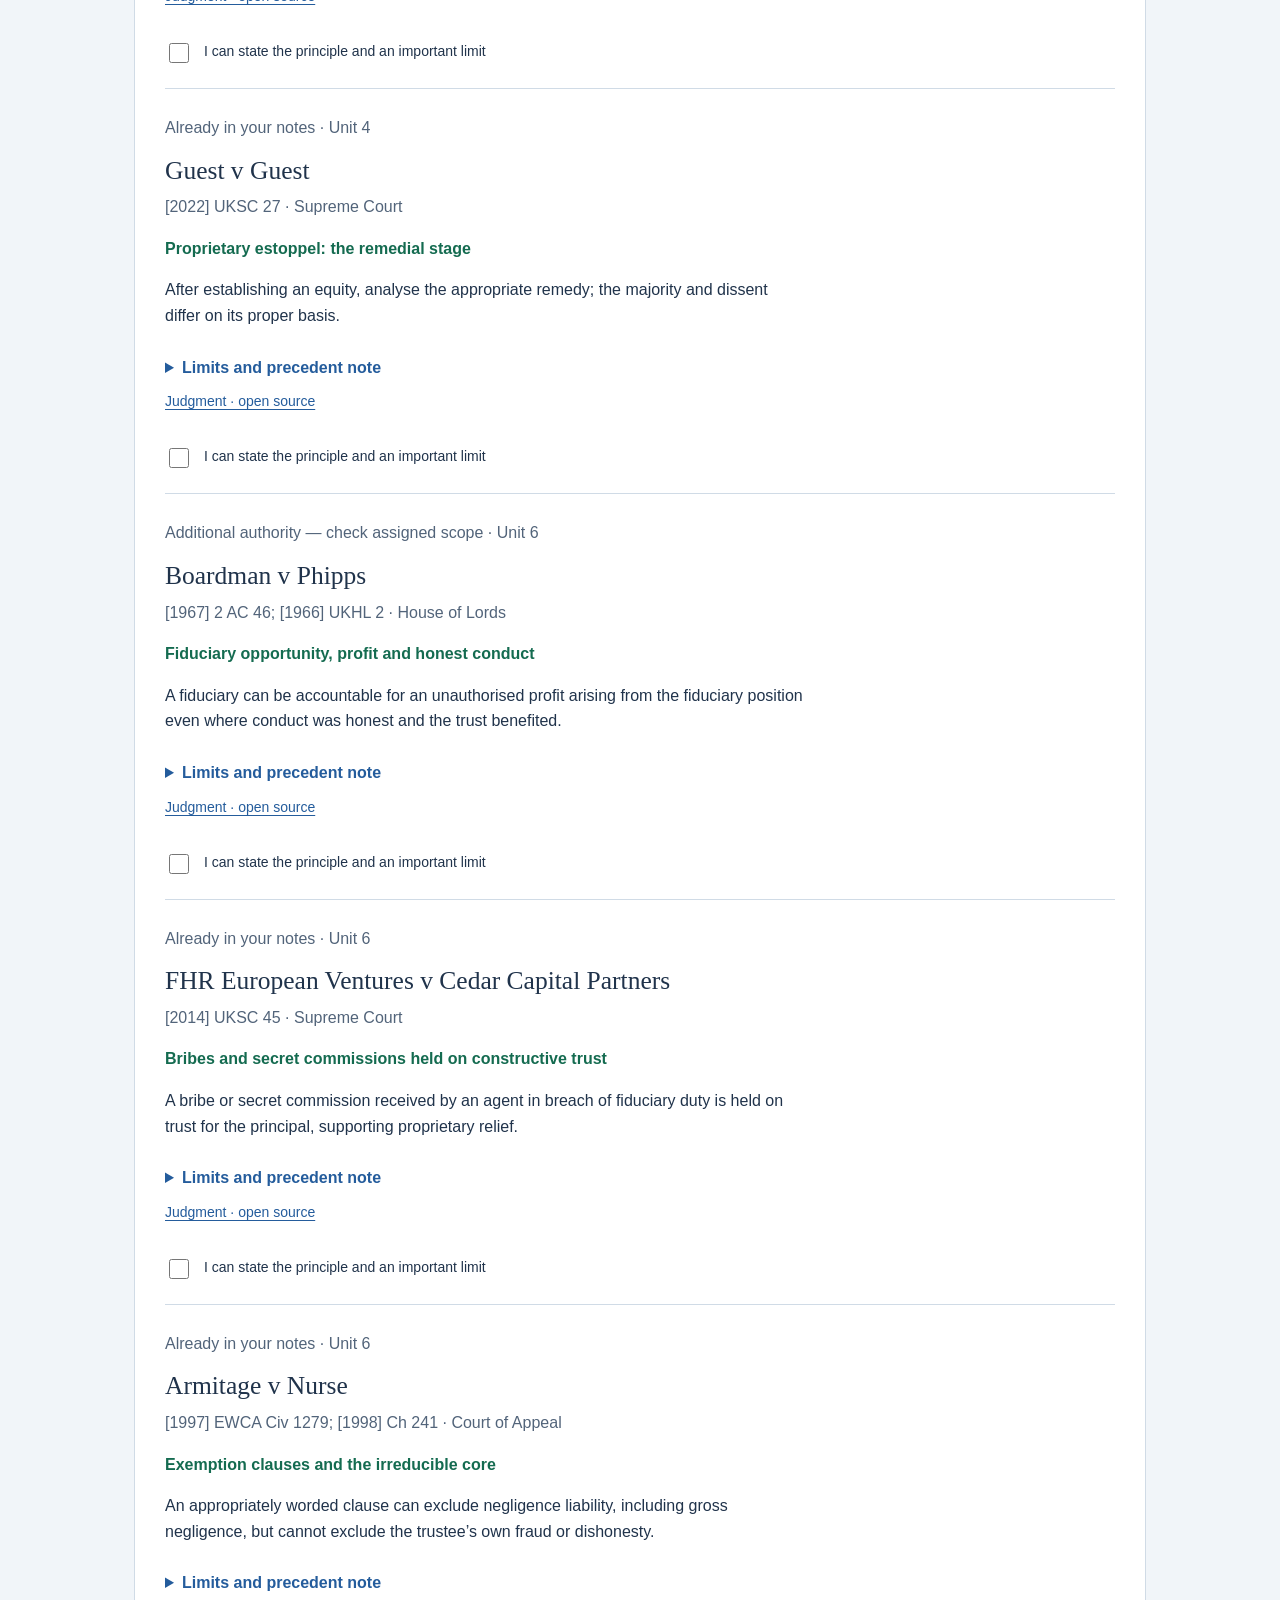
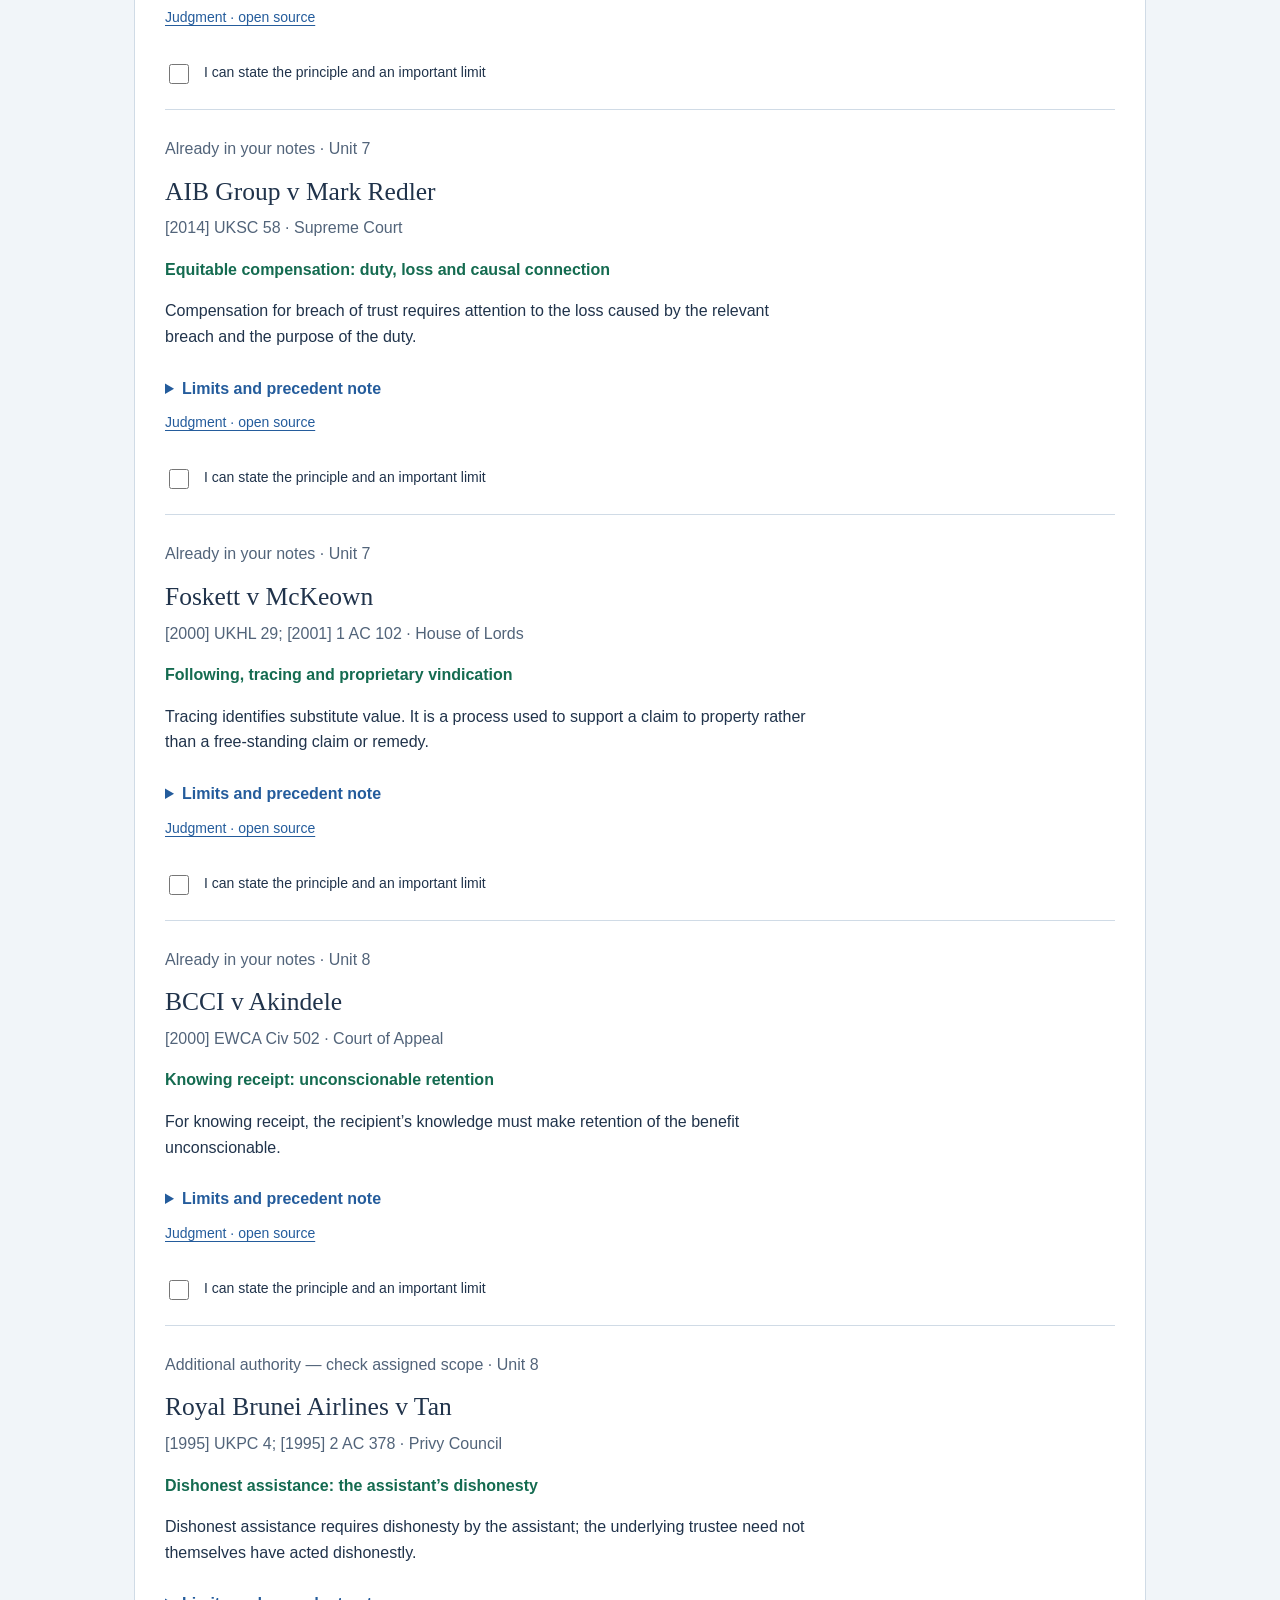
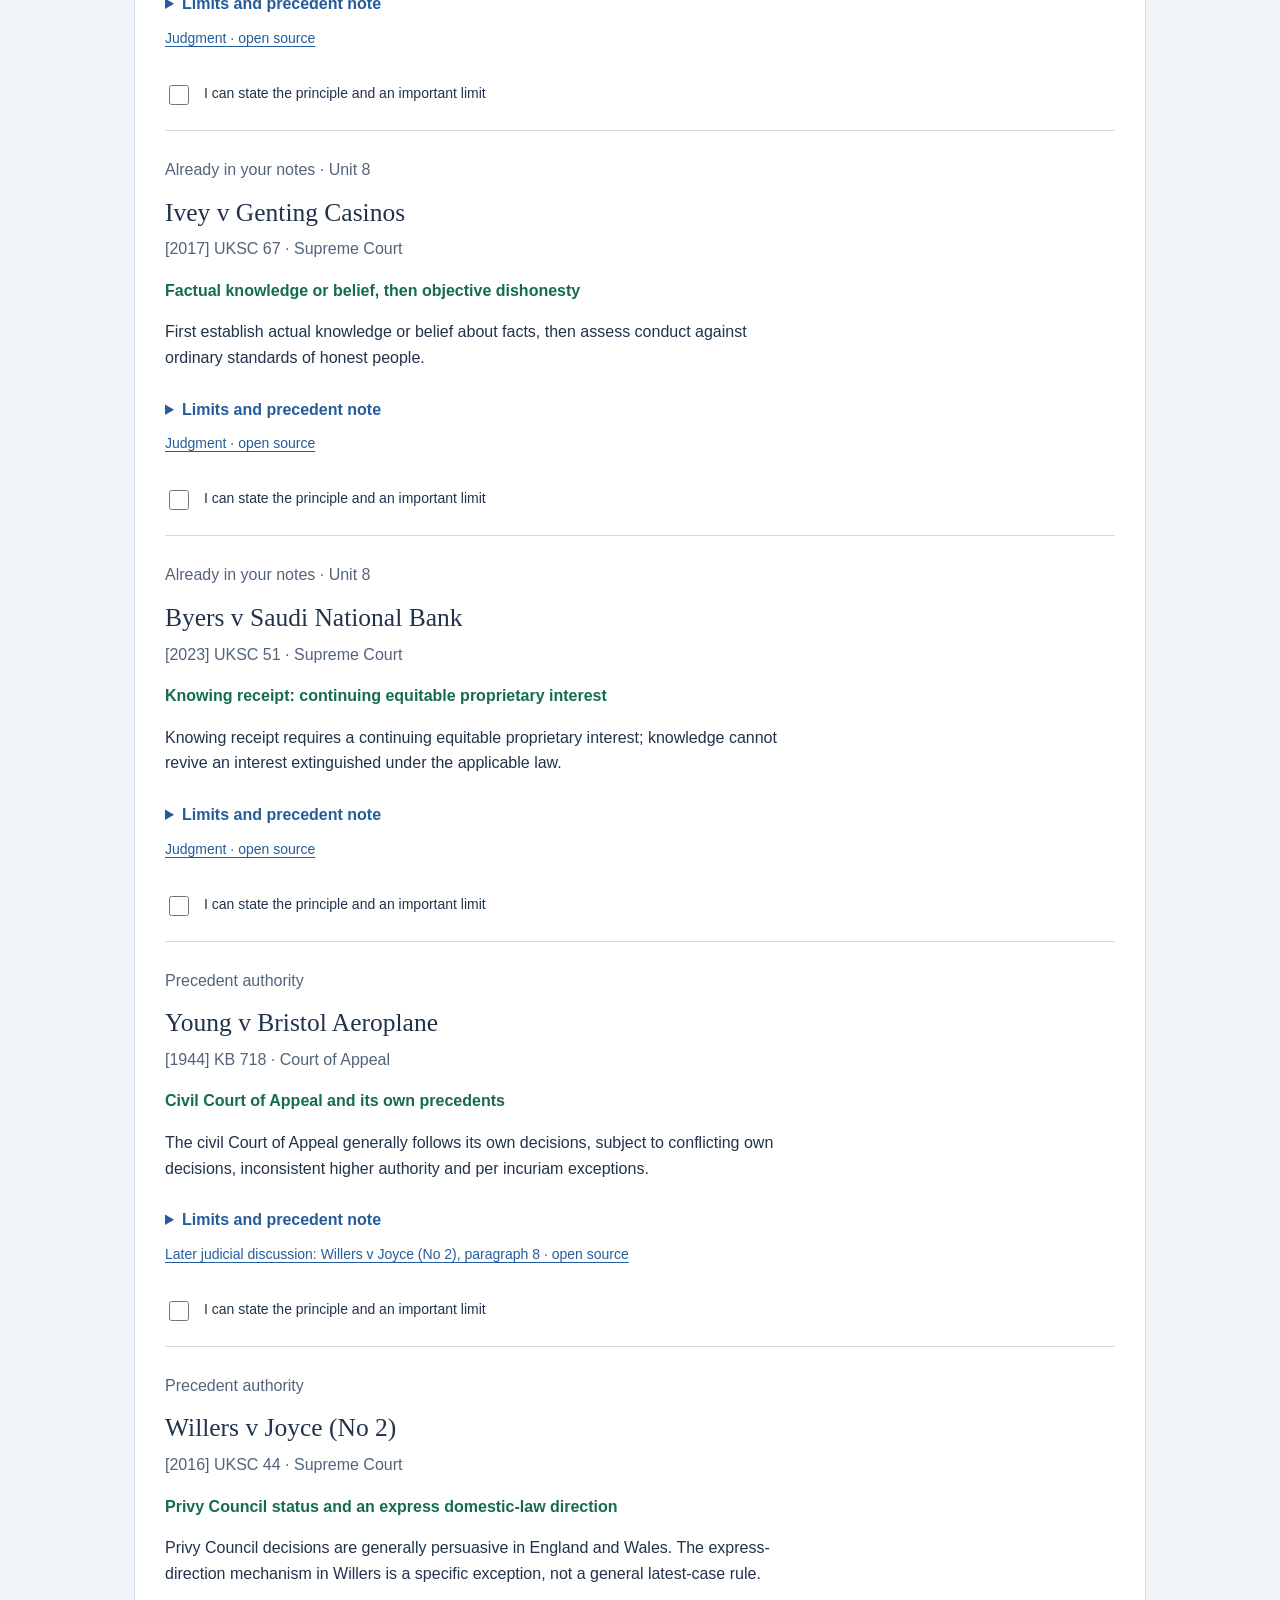
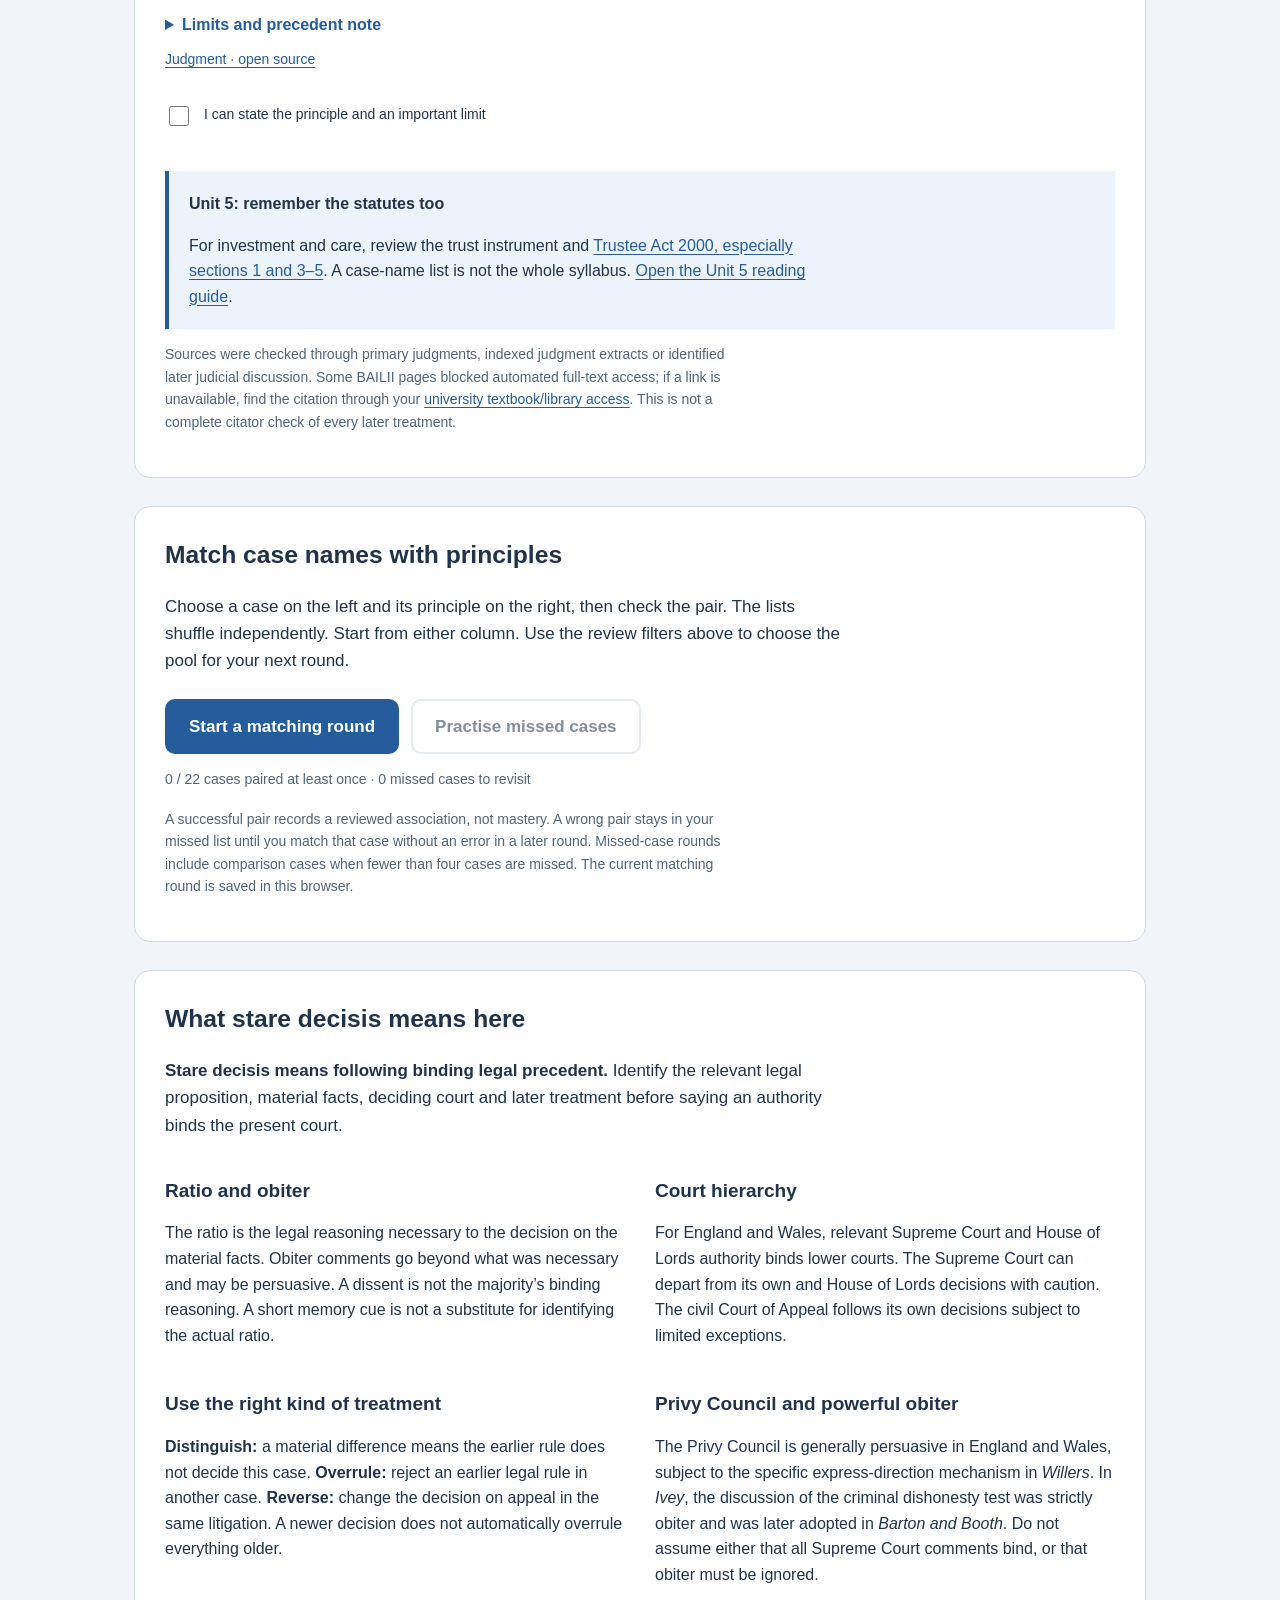
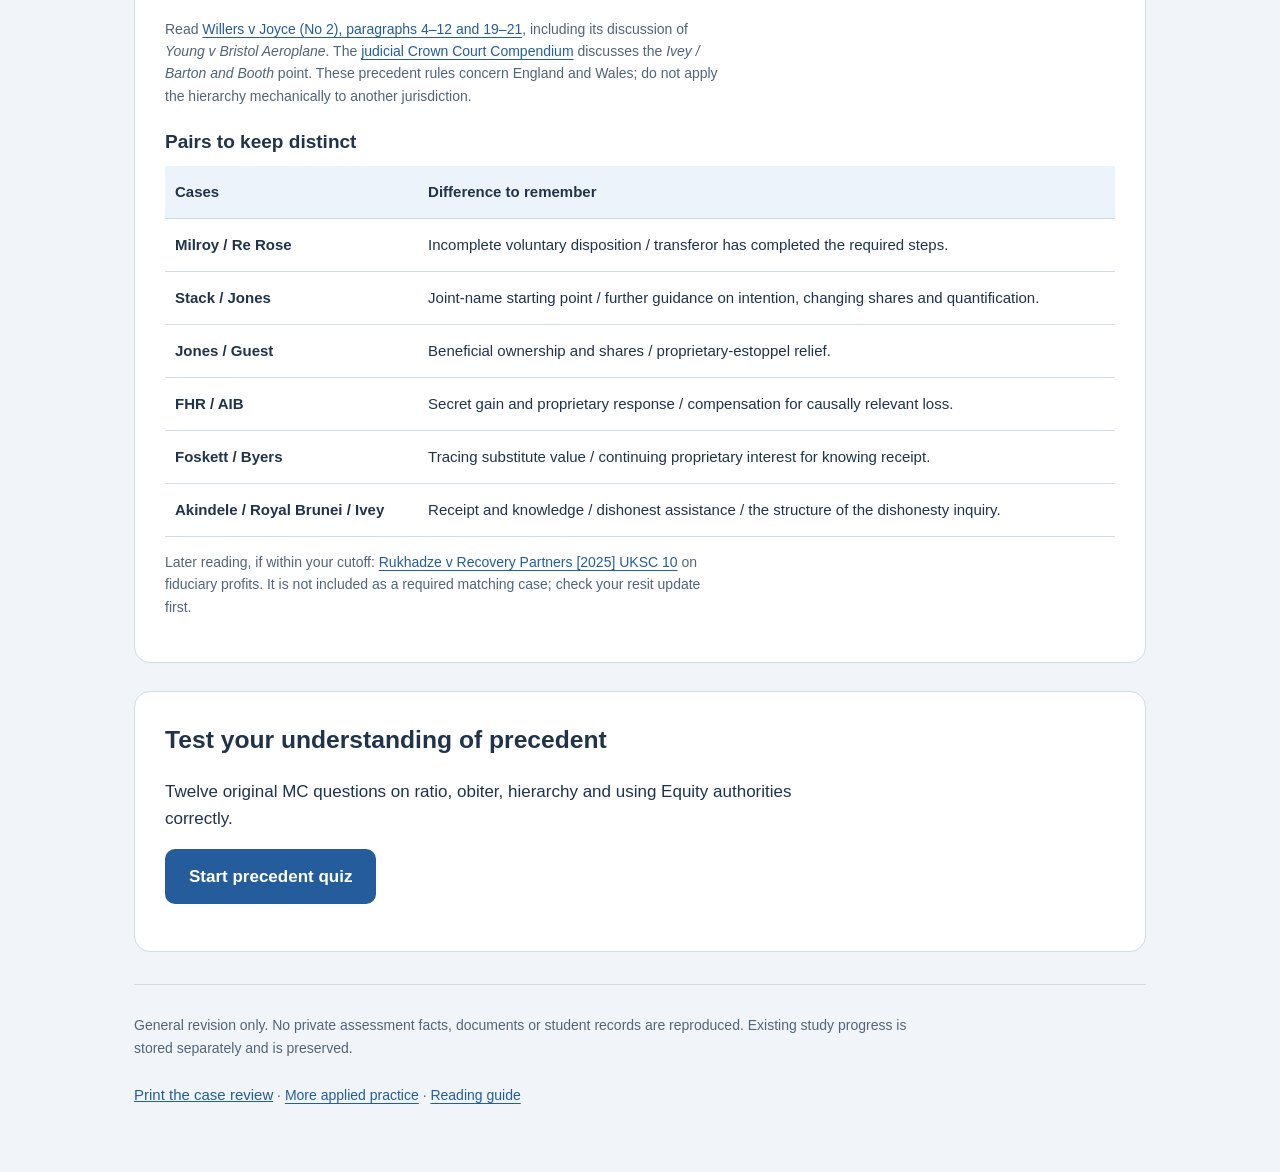
==== commit 1008ea75: "Add core-concept practice and focused trustee-duty revision" ====
--- a/case-law.html
+++ b/case-law.html
@@ -1,4 +1,4 @@
-<!doctype html><html lang="en"><head><meta charset="utf-8"><meta name="viewport" content="width=device-width, initial-scale=1"><title>Case law and matching practice · PgDL Study Desk</title><meta name="description" content="Equity case review, case-name and principle matching, and practice on ratio, obiter and binding precedent."><link rel="stylesheet" href="revision.css?v=20261105-1"><link rel="stylesheet" href="case-law.css?v=20261106-1"><script defer src="case-law-data.js?v=20261106-1"></script><script defer src="case-law.js?v=20261106-1"></script></head><body><a class="skip" href="#workspace">Skip to case review</a><header><a href="index.html#notes" class="brand">§ <span>PgDL Study Desk</span></a><a href="exam-prep.html">Reading guide</a></header><main id="workspace"><div class="intro"><div><p class="eyebrow">Equity &amp; Trusts · case lab</p><h1>Know the name.<br>Explain the principle.</h1><p>20 Equity cases, two precedent cases, matching rounds and a 12-question precedent quiz.</p></div><div><p><strong>Learn four things for each case</strong></p><p>Name and citation. Principle. Important limit. Court and later treatment.</p><nav class="jump" aria-label="Case lab sections"><a href="#review">Review cases</a><a href="#matching">Match names and rules</a><a href="#precedent">Understand precedent</a><a href="#precedent-quiz">Test precedent</a></nav></div></div>
+<!doctype html><html lang="en"><head><meta charset="utf-8"><meta name="viewport" content="width=device-width, initial-scale=1"><title>Case law and matching practice · PgDL Study Desk</title><meta name="description" content="Equity case review, case-name and principle matching, and practice on ratio, obiter and binding precedent."><link rel="stylesheet" href="revision.css?v=20261105-1"><link rel="stylesheet" href="case-law.css?v=20261106-1"><script defer src="case-law-data.js?v=20261106-1"></script><script defer src="case-law.js?v=20261106-1"></script></head><body><a class="skip" href="#workspace">Skip to case review</a><header><a href="index.html#notes" class="brand">§ <span>PgDL Study Desk</span></a><a href="exam-prep.html">Reading guide</a></header><main id="workspace"><div class="intro"><div><p class="eyebrow">Equity &amp; Trusts · case lab</p><h1>Know the name.<br>Explain the principle.</h1><p>20 Equity cases, two precedent cases, matching rounds and a 12-question precedent quiz.</p></div><div><p><strong>Learn four things for each case</strong></p><p>Name and citation. Principle. Important limit. Court and later treatment.</p><nav class="jump" aria-label="Case lab sections"><a href="revision.html?level=concept">Core-concept practice</a><a href="#review">Review cases</a><a href="#matching">Match names and rules</a><a href="#precedent">Understand precedent</a><a href="#precedent-quiz">Test precedent</a></nav></div></div>
 <p class="small">These are original revision propositions, not complete statements of each case’s ratio. “Already in your notes” means previously included on this Study Desk, not confirmation that the university assigns that case. Additional authorities and later cases need checking against your directed reading, exclusions and resit update. The actual examination questions remain unknown.</p>
 <p id="storage-warning" class="notice" hidden>Browser storage is unavailable. Practice still works, but progress may not survive closing the page.</p>
 <section id="review"><h2>Important cases to review</h2><div class="filters"><label>Case set<select id="case-set"><option value="all">All 22 cases</option><option value="desk">Already in your notes</option><option value="additional">Additional foundational authorities</option><option value="precedent">Precedent authorities</option></select></label><label>Topic<select id="case-topic"><option value="all">All topics</option><option value="early">Interests, creation, purposes &amp; implied trusts</option><option value="later">Fiduciaries, remedies &amp; third parties</option><option value="precedent">Precedent</option></select></label><label>Find a case or principle<input id="case-search" type="search" placeholder="Try: constitution, receipt, Jones…"></label></div><p id="case-count" role="status"></p><div id="case-list"></div><aside class="statute-note"><strong>Unit 5: remember the statutes too</strong><p>For investment and care, review the trust instrument and <a href="https://www.legislation.gov.uk/ukpga/2000/29/contents" target="_blank" rel="noopener">Trustee Act 2000, especially sections 1 and 3–5</a>. A case-name list is not the whole syllabus. <a href="exam-prep.html#read-5">Open the Unit 5 reading guide</a>.</p></aside><p class="small">Sources were checked through primary judgments, indexed judgment extracts or identified later judicial discussion. Some BAILII pages blocked automated full-text access; if a link is unavailable, find the citation through your <a href="https://elite.law.ac.uk/ultra/courses/_69916844_1/outline" target="_blank" rel="noopener">university textbook/library access</a>. This is not a complete citator check of every later treatment.</p></section>
--- a/revision.css
+++ b/revision.css
@@ -1 +1,3 @@
 :root{--navy:#192c43;--ink:#20334b;--muted:#52647a;--paper:#f1f5f9;--white:#fff;--line:#d0dbe6;--blue:#245c9c;--green:#146b50;--lightgreen:#e6f4ed;--amber:#8a4316;--lightamber:#fff3e8;font-family:'Avenir Next','Segoe UI',sans-serif;color:var(--ink);background:var(--paper);font-size:17px;line-height:1.6}*{box-sizing:border-box}body{margin:0}a{color:var(--blue);text-underline-offset:3px}button,input,select{font:inherit}button,a,select{-webkit-tap-highlight-color:transparent}button{cursor:pointer;background:var(--blue);color:white;border:2px solid var(--blue);border-radius:10px;padding:12px 22px;font-weight:650;min-height:48px}button:disabled{cursor:default;opacity:.55}button:not(:disabled):hover{filter:brightness(.94)}:focus-visible{outline:3px solid #e49c25;outline-offset:4px}.secondary{background:white;color:var(--ink);border-color:var(--line)}.text-button{background:none;border:0;color:var(--blue);font-weight:500;padding:6px 0;text-decoration:underline;min-height:44px;font-size:15px}.skip{position:absolute;top:-100px;background:white;padding:12px}.skip:focus{top:0;z-index:5}header{background:var(--navy);padding:18px max(24px,calc((100vw - 1060px)/2));display:flex;align-items:center;justify-content:space-between;gap:20px}header a{color:white;font-size:14px}.brand{display:flex;align-items:center;gap:12px;text-decoration:none;font-family:Georgia,serif;font-size:32px}.brand span{font:600 18px 'Avenir Next','Segoe UI',sans-serif}main{max-width:1060px;margin:auto;padding:40px 24px}.intro{display:grid;grid-template-columns:1.2fr 1fr;align-items:center;gap:35px;margin:5px 0 36px}.eyebrow{font-size:14px;font-weight:650;color:var(--green);margin:0 0 12px}h1{font-family:Georgia,serif;font-size:clamp(2.1rem,4vw,3rem);font-weight:500;line-height:1.14;margin:0 0 18px}h2{font-size:1.45rem;line-height:1.45;margin:0 0 20px}p{max-width:72ch}.intro p:last-child{color:var(--muted);margin-bottom:0}.stats{display:flex;justify-content:space-between;border-top:3px solid var(--navy);padding-top:22px;gap:15px}.stats div{display:flex;flex-direction:column}.stats strong{font-size:1.5rem;font-weight:650}.stats span{font-size:12px;color:var(--muted)}section{background:white;border:1px solid var(--line);border-radius:16px;padding:30px}section[hidden],[hidden]{display:none!important}.setup-grid{display:grid;grid-template-columns:1fr 1fr;gap:24px}label{font-size:15px;font-weight:600}select{display:block;width:100%;margin-top:8px;border:1px solid var(--line);border-radius:7px;padding:12px;background:var(--white);color:var(--ink);min-height:48px}.actions{display:flex;gap:12px;flex-wrap:wrap;margin:25px 0 12px}.small,footer{font-size:14px;color:var(--muted)}.unit-path{margin:26px 0;border-top:1px solid var(--line)}.unit-step{display:grid;grid-template-columns:36px 1fr auto;gap:12px;padding:16px 0;border-bottom:1px solid var(--line);align-items:center}.unit-step .number{width:32px;height:32px;border-radius:50%;display:grid;place-items:center;background:#e9eff7;color:var(--blue);font-weight:650}.unit-step button{background:none;border:0;color:var(--ink);text-align:left;padding:3px 0;font-size:16px;font-weight:500}.unit-step span:last-child{font-size:13px;color:var(--muted)}.round-top{display:flex;align-items:center;justify-content:space-between;gap:12px;font-size:14px;color:var(--muted);flex-wrap:wrap}progress{display:block;width:100%;height:14px;border:0;border-radius:12px;background:#e1e9f0;accent-color:var(--green);margin:15px 0 32px}progress::-webkit-progress-bar{background:#e1e9f0;border-radius:12px}progress::-webkit-progress-value{background:var(--green);border-radius:12px}.question-box{max-width:760px;margin:0 auto}.question-box h2{font-size:1.5rem}.options{display:grid;grid-template-columns:1fr;gap:12px;margin:22px 0}.option{display:flex;align-items:center;gap:14px;background:white;color:var(--ink);border:2px solid var(--line);text-align:left;font-weight:500;padding:16px;line-height:1.5}.option[aria-pressed=true]{background:#ebf2fc;border-color:var(--blue)}.option.correct{border-color:var(--green);background:var(--lightgreen)}.option.incorrect{border-color:var(--amber);background:var(--lightamber)}.option:disabled{opacity:1}.option .letter{font-size:13px;border:1px solid currentColor;border-radius:5px;width:27px;height:27px;flex:none;display:grid;place-items:center}.options.wordbank{grid-template-columns:repeat(2,minmax(0,1fr))}.blank{display:inline-block;color:var(--blue);border-bottom:3px solid var(--blue);padding:0 6px;min-width:100px}.feedback{padding:20px;margin:22px 0;border-radius:10px;font-size:16px;border-left:5px solid var(--green);background:var(--lightgreen)}.feedback.wrong{background:var(--lightamber);border-color:var(--amber)}.feedback strong{display:block;font-size:18px}.feedback p{margin:10px 0}.feedback a{display:inline-block;margin-right:18px;font-size:14px;min-height:36px}.notice{background:var(--lightamber);padding:14px;border-left:4px solid var(--amber)}#round-review details{border-top:1px solid var(--line);padding:16px 0}summary{cursor:pointer;font-size:16px}#round-review p{font-size:15px}#result-title{font-size:2rem}footer{margin:32px 0 0;padding:15px 0;border-top:1px solid var(--line)}footer p{max-width:100ch}@media(max-width:650px){main{padding:26px 16px}.intro{grid-template-columns:1fr;gap:24px}.stats{padding-top:14px}.stats span{font-size:11px}section{padding:23px 18px}.setup-grid{grid-template-columns:1fr;gap:16px}.options.wordbank{grid-template-columns:1fr}.unit-step{grid-template-columns:32px 1fr auto;gap:9px}.unit-step button{font-size:14px}.brand span{font-size:15px}header{padding:14px 16px}.question-box h2{font-size:1.25rem}.option{font-size:15px;padding:13px}.actions>*{width:100%}.round-top{gap:8px}.round-top .text-button{font-size:13px}}@media(prefers-reduced-motion:no-preference){.option{transition:border-color .15s,background .15s}}@media print{header,button,.actions{display:none}body{background:white}main{padding:0}section{border:0;padding:0}.intro{display:block}.stats{display:none}}
+
+.mode-controls{margin-top:20px}.concept-primer{background:#edf3fb;border-left:4px solid var(--blue);padding:18px 22px;margin:22px 0;border-radius:0 8px 8px 0}.concept-primer summary{font-size:16px;font-weight:600;cursor:pointer;min-height:40px}.concept-primer dl{display:grid;grid-template-columns:160px 1fr;gap:12px 20px;font-size:15px}.concept-primer dt{font-weight:650}.concept-primer dd{margin:0}@media(max-width:650px){.concept-primer dl{grid-template-columns:1fr;gap:6px}.concept-primer dd{margin-bottom:14px}.concept-primer{padding:16px}}
